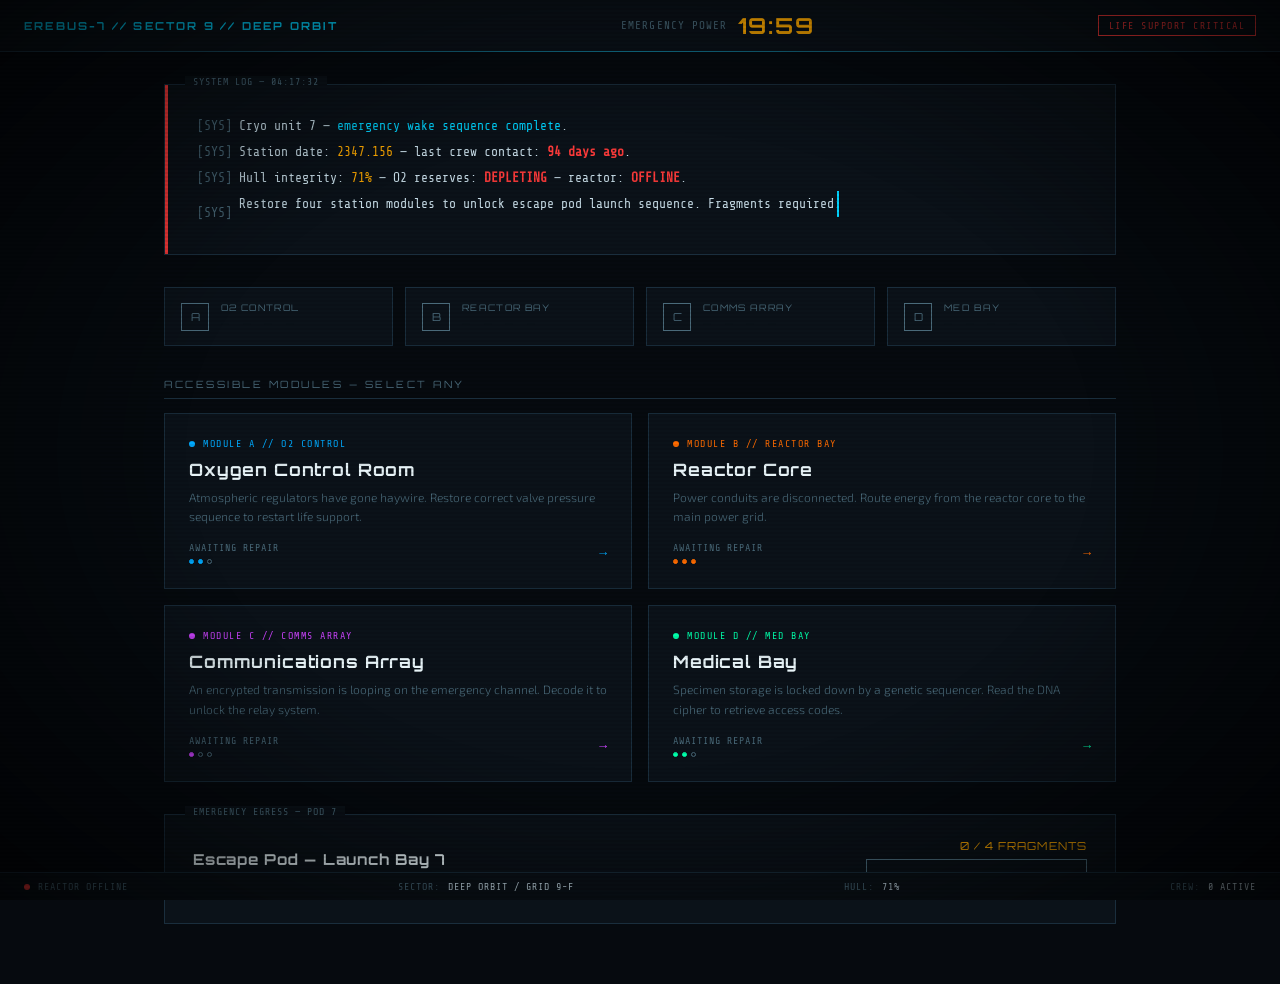
==== index.html @ 7cf428b4 "Rename index(3).html to index.html" ====
<!DOCTYPE html>
<html lang="en">
<head>
  <meta charset="UTF-8">
  <meta name="viewport" content="width=device-width, initial-scale=1.0">
  <title>EREBUS STATION — Emergency Protocol</title>
  <link rel="preconnect" href="https://fonts.googleapis.com">
  <link href="https://fonts.googleapis.com/css2?family=Share+Tech+Mono&family=Orbitron:wght@400;700;900&family=Exo+2:wght@300;400;600&display=swap" rel="stylesheet">
  <style>
    :root {
      --bg:        #060a0f;
      --panel:     #0b1219;
      --border:    #1a2e3d;
      --accent:    #00d4ff;
      --danger:    #ff3b3b;
      --warn:      #ffaa00;
      --green:     #00ff88;
      --text:      #c8dde8;
      --muted:     #4a6a7a;
      --font-mono: 'Share Tech Mono', monospace;
      --font-hud:  'Orbitron', sans-serif;
      --font-body: 'Exo 2', sans-serif;
    }

    *, *::before, *::after { box-sizing: border-box; margin: 0; padding: 0; }

    body {
      background: var(--bg);
      color: var(--text);
      font-family: var(--font-body);
      min-height: 100vh;
      overflow-x: hidden;
      cursor: crosshair;
    }

    /* scanline overlay */
    body::before {
      content: '';
      position: fixed;
      inset: 0;
      background: repeating-linear-gradient(
        0deg,
        transparent,
        transparent 2px,
        rgba(0,0,0,0.08) 2px,
        rgba(0,0,0,0.08) 4px
      );
      pointer-events: none;
      z-index: 100;
    }

    /* vignette */
    body::after {
      content: '';
      position: fixed;
      inset: 0;
      background: radial-gradient(ellipse at center, transparent 50%, rgba(0,0,0,0.7) 100%);
      pointer-events: none;
      z-index: 99;
    }

    /* ── TOP BAR ── */
    .topbar {
      display: flex;
      justify-content: space-between;
      align-items: center;
      padding: 12px 24px;
      border-bottom: 1px solid var(--border);
      background: var(--panel);
      position: relative;
    }
    .topbar::after {
      content: '';
      position: absolute;
      bottom: -1px;
      left: 0; right: 0;
      height: 1px;
      background: linear-gradient(90deg, transparent, var(--accent), transparent);
      opacity: 0.4;
    }

    .station-id {
      font-family: var(--font-hud);
      font-size: 11px;
      font-weight: 700;
      letter-spacing: 0.2em;
      color: var(--accent);
    }

    .timer-wrap {
      display: flex;
      align-items: center;
      gap: 10px;
    }
    .timer-label {
      font-family: var(--font-mono);
      font-size: 11px;
      color: var(--muted);
      letter-spacing: 0.1em;
    }
    #timer {
      font-family: var(--font-hud);
      font-size: 22px;
      font-weight: 700;
      color: var(--warn);
      letter-spacing: 0.08em;
      transition: color 0.3s;
    }
    #timer.critical { color: var(--danger); animation: pulse 1s infinite; }

    @keyframes pulse { 0%,100%{opacity:1} 50%{opacity:0.5} }

    .status-badge {
      font-family: var(--font-mono);
      font-size: 10px;
      letter-spacing: 0.15em;
      padding: 4px 10px;
      border: 1px solid var(--danger);
      color: var(--danger);
      animation: pulse 2s infinite;
    }

    /* ── MAIN LAYOUT ── */
    .shell {
      max-width: 1000px;
      margin: 0 auto;
      padding: 32px 24px 60px;
    }

    /* ── INTRO PANEL ── */
    .intro-panel {
      border: 1px solid var(--border);
      background: var(--panel);
      padding: 28px 32px;
      margin-bottom: 32px;
      position: relative;
      opacity: 0;
      animation: fadeIn 1.2s ease 0.3s forwards;
    }
    .intro-panel::before {
      content: 'SYSTEM LOG — 04:17:32';
      position: absolute;
      top: -9px;
      left: 20px;
      font-family: var(--font-mono);
      font-size: 10px;
      color: var(--muted);
      background: var(--panel);
      padding: 0 8px;
      letter-spacing: 0.1em;
    }
    .intro-panel::after {
      content: '';
      position: absolute;
      top: 0; left: 0;
      width: 3px; height: 100%;
      background: var(--danger);
    }

    .log-line {
      font-family: var(--font-mono);
      font-size: 13px;
      line-height: 2;
      color: var(--text);
    }
    .log-line .prompt { color: var(--muted); }
    .log-line .hi { color: var(--accent); }
    .log-line .warn { color: var(--warn); }
    .log-line .danger { color: var(--danger); font-weight: bold; }

    /* typewriter for the last line */
    #typewriter {
      display: inline-block;
      overflow: hidden;
      white-space: nowrap;
      border-right: 2px solid var(--accent);
      animation: typing 3.5s steps(60,end) 1.5s both, blink 0.8s step-end infinite 5s;
      max-width: 0;
    }
    @keyframes typing { from{max-width:0} to{max-width:600px} }
    @keyframes blink { 0%,100%{border-color:var(--accent)} 50%{border-color:transparent} }

    @keyframes fadeIn { from{opacity:0;transform:translateY(8px)} to{opacity:1;transform:none} }

    /* ── FRAGMENT TRACKER ── */
    .fragment-bar {
      display: flex;
      gap: 12px;
      margin-bottom: 32px;
      opacity: 0;
      animation: fadeIn 0.8s ease 0.8s forwards;
    }
    .fragment {
      flex: 1;
      border: 1px solid var(--border);
      background: var(--panel);
      padding: 14px 16px;
      display: flex;
      align-items: center;
      gap: 12px;
      position: relative;
      transition: border-color 0.3s, background 0.3s;
    }
    .fragment.collected {
      border-color: var(--green);
      background: rgba(0, 255, 136, 0.04);
    }
    .fragment-icon {
      width: 28px;
      height: 28px;
      border: 1px solid var(--muted);
      display: flex; align-items: center; justify-content: center;
      font-family: var(--font-hud);
      font-size: 11px;
      color: var(--muted);
      flex-shrink: 0;
      transition: border-color 0.3s, color 0.3s;
    }
    .fragment.collected .fragment-icon {
      border-color: var(--green);
      color: var(--green);
    }
    .fragment-info { flex: 1; min-width: 0; }
    .fragment-name {
      font-family: var(--font-hud);
      font-size: 9px;
      letter-spacing: 0.15em;
      color: var(--muted);
      margin-bottom: 3px;
      transition: color 0.3s;
    }
    .fragment.collected .fragment-name { color: var(--green); }
    .fragment-value {
      font-family: var(--font-mono);
      font-size: 14px;
      color: var(--panel);
      letter-spacing: 0.2em;
      transition: color 0.3s;
      user-select: none;
    }
    .fragment.collected .fragment-value { color: var(--green); }

    /* ── MODULE GRID ── */
    .section-label {
      font-family: var(--font-hud);
      font-size: 10px;
      letter-spacing: 0.25em;
      color: var(--muted);
      margin-bottom: 14px;
      padding-bottom: 8px;
      border-bottom: 1px solid var(--border);
      opacity: 0;
      animation: fadeIn 0.8s ease 1s forwards;
    }

    .module-grid {
      display: grid;
      grid-template-columns: 1fr 1fr;
      gap: 16px;
      margin-bottom: 32px;
    }

    .module-card {
      border: 1px solid var(--border);
      background: var(--panel);
      padding: 24px;
      cursor: pointer;
      text-decoration: none;
      display: block;
      position: relative;
      overflow: hidden;
      transition: border-color 0.25s, transform 0.2s;
      opacity: 0;
    }
    .module-card:nth-child(1) { animation: fadeIn 0.7s ease 1.1s forwards; }
    .module-card:nth-child(2) { animation: fadeIn 0.7s ease 1.25s forwards; }
    .module-card:nth-child(3) { animation: fadeIn 0.7s ease 1.4s forwards; }
    .module-card:nth-child(4) { animation: fadeIn 0.7s ease 1.55s forwards; }

    .module-card::before {
      content: '';
      position: absolute;
      top: 0; left: 0; right: 0;
      height: 2px;
      background: var(--card-color, var(--accent));
      transform: scaleX(0);
      transform-origin: left;
      transition: transform 0.3s ease;
    }
    .module-card:hover { border-color: var(--card-color, var(--accent)); transform: translateY(-2px); }
    .module-card:hover::before { transform: scaleX(1); }

    .module-card.complete { border-color: rgba(0, 255, 136, 0.4); }
    .module-card.complete::before { background: var(--green); transform: scaleX(1); }

    .module-tag {
      font-family: var(--font-mono);
      font-size: 10px;
      letter-spacing: 0.15em;
      color: var(--card-color, var(--accent));
      margin-bottom: 10px;
      display: flex;
      align-items: center;
      gap: 8px;
    }
    .module-tag::before {
      content: '';
      width: 6px; height: 6px;
      border-radius: 50%;
      background: var(--card-color, var(--accent));
      animation: pulse 2s infinite;
    }
    .module-card.complete .module-tag { color: var(--green); }
    .module-card.complete .module-tag::before { background: var(--green); animation: none; }

    .module-title {
      font-family: var(--font-hud);
      font-size: 17px;
      font-weight: 700;
      color: #e8f4f8;
      margin-bottom: 8px;
      letter-spacing: 0.05em;
    }
    .module-desc {
      font-family: var(--font-body);
      font-size: 12px;
      font-weight: 300;
      color: var(--muted);
      line-height: 1.6;
      margin-bottom: 16px;
    }

    .module-footer {
      display: flex;
      justify-content: space-between;
      align-items: center;
    }
    .module-status {
      font-family: var(--font-mono);
      font-size: 10px;
      letter-spacing: 0.1em;
      color: var(--muted);
    }
    .module-card.complete .module-status { color: var(--green); }
    .module-arrow {
      font-family: var(--font-mono);
      font-size: 13px;
      color: var(--card-color, var(--accent));
      transition: transform 0.2s;
    }
    .module-card:hover .module-arrow { transform: translateX(4px); }

    /* difficulty pips */
    .pips { display: flex; gap: 4px; }
    .pip {
      width: 5px; height: 5px;
      border-radius: 50%;
      border: 1px solid var(--muted);
    }
    .pip.lit { background: var(--card-color, var(--accent)); border-color: var(--card-color, var(--accent)); }

    /* ── ESCAPE POD ── */
    .escape-pod {
      border: 1px solid var(--border);
      background: var(--panel);
      padding: 24px 28px;
      display: flex;
      align-items: center;
      justify-content: space-between;
      gap: 20px;
      position: relative;
      opacity: 0;
      animation: fadeIn 0.8s ease 1.7s forwards;
    }
    .escape-pod::before {
      content: 'EMERGENCY EGRESS — POD 7';
      position: absolute;
      top: -9px; left: 20px;
      font-family: var(--font-mono);
      font-size: 10px;
      color: var(--muted);
      background: var(--panel);
      padding: 0 8px;
      letter-spacing: 0.1em;
    }

    .pod-info { flex: 1; }
    .pod-title {
      font-family: var(--font-hud);
      font-size: 15px;
      font-weight: 700;
      color: #e8f4f8;
      margin-bottom: 6px;
      letter-spacing: 0.05em;
    }
    .pod-desc {
      font-family: var(--font-mono);
      font-size: 11px;
      color: var(--muted);
      letter-spacing: 0.05em;
    }
    .pod-progress {
      font-family: var(--font-hud);
      font-size: 11px;
      letter-spacing: 0.1em;
      color: var(--warn);
      text-align: right;
      margin-bottom: 6px;
    }

    .launch-btn {
      display: inline-block;
      font-family: var(--font-hud);
      font-size: 11px;
      font-weight: 700;
      letter-spacing: 0.2em;
      padding: 12px 24px;
      border: 1px solid var(--muted);
      color: var(--muted);
      background: transparent;
      cursor: not-allowed;
      text-decoration: none;
      transition: all 0.25s;
    }
    .launch-btn.ready {
      border-color: var(--green);
      color: var(--green);
      cursor: pointer;
      animation: pulse 2s infinite;
    }
    .launch-btn.ready:hover {
      background: rgba(0,255,136,0.1);
      animation: none;
    }

    /* ── BOTTOM HUD ── */
    .hud-bar {
      position: fixed;
      bottom: 0; left: 0; right: 0;
      border-top: 1px solid var(--border);
      background: var(--panel);
      padding: 8px 24px;
      display: flex;
      justify-content: space-between;
      align-items: center;
      z-index: 50;
    }
    .hud-item {
      font-family: var(--font-mono);
      font-size: 10px;
      color: var(--muted);
      letter-spacing: 0.1em;
      display: flex;
      gap: 8px;
      align-items: center;
    }
    .hud-item span { color: var(--text); }
    .hud-dot { width: 6px; height: 6px; border-radius: 50%; background: var(--danger); animation: pulse 1.5s infinite; }
  </style>
</head>
<body>

<!-- TOP BAR -->
<header class="topbar">
  <div class="station-id">EREBUS-7 // SECTOR 9 // DEEP ORBIT</div>
  <div class="timer-wrap">
    <div class="timer-label">EMERGENCY POWER</div>
    <div id="timer">20:00</div>
  </div>
  <div class="status-badge">LIFE SUPPORT CRITICAL</div>
</header>

<main class="shell">

  <!-- INTRO LOG -->
  <div class="intro-panel">
    <div class="log-line"><span class="prompt">[SYS] </span>Cryo unit 7 — <span class="hi">emergency wake sequence complete</span>.</div>
    <div class="log-line"><span class="prompt">[SYS] </span>Station date: <span class="warn">2347.156</span> — last crew contact: <span class="danger">94 days ago</span>.</div>
    <div class="log-line"><span class="prompt">[SYS] </span>Hull integrity: <span class="warn">71%</span> — O2 reserves: <span class="danger">DEPLETING</span> — reactor: <span class="danger">OFFLINE</span>.</div>
    <div class="log-line"><span class="prompt">[SYS] </span><span id="typewriter">Restore four station modules to unlock escape pod launch sequence. Fragments required: 4.</span></div>
  </div>

  <!-- FRAGMENT TRACKER -->
  <div class="fragment-bar" id="fragment-bar">
    <div class="fragment" id="frag-A" data-id="A">
      <div class="fragment-icon">A</div>
      <div class="fragment-info">
        <div class="fragment-name">O2 CONTROL</div>
        <div class="fragment-value" id="frag-val-A">— — — —</div>
      </div>
    </div>
    <div class="fragment" id="frag-B" data-id="B">
      <div class="fragment-icon">B</div>
      <div class="fragment-info">
        <div class="fragment-name">REACTOR BAY</div>
        <div class="fragment-value" id="frag-val-B">— — — —</div>
      </div>
    </div>
    <div class="fragment" id="frag-C" data-id="C">
      <div class="fragment-icon">C</div>
      <div class="fragment-info">
        <div class="fragment-name">COMMS ARRAY</div>
        <div class="fragment-value" id="frag-val-C">— — — —</div>
      </div>
    </div>
    <div class="fragment" id="frag-D" data-id="D">
      <div class="fragment-icon">D</div>
      <div class="fragment-info">
        <div class="fragment-name">MED BAY</div>
        <div class="fragment-value" id="frag-val-D">— — — —</div>
      </div>
    </div>
  </div>

  <!-- MODULES -->
  <div class="section-label">ACCESSIBLE MODULES — SELECT ANY</div>

  <div class="module-grid">

    <a class="module-card" href="rooms/o2.html" id="mod-A" style="--card-color:#00aaff">
      <div class="module-tag">MODULE A // O2 CONTROL</div>
      <div class="module-title">Oxygen Control Room</div>
      <div class="module-desc">Atmospheric regulators have gone haywire. Restore correct valve pressure sequence to restart life support.</div>
      <div class="module-footer">
        <div>
          <div class="module-status" id="status-A">AWAITING REPAIR</div>
          <div class="pips" style="margin-top:6px">
            <div class="pip lit"></div><div class="pip lit"></div><div class="pip"></div>
          </div>
        </div>
        <div class="module-arrow">→</div>
      </div>
    </a>

    <a class="module-card" href="rooms/reactor.html" id="mod-B" style="--card-color:#ff6b00">
      <div class="module-tag">MODULE B // REACTOR BAY</div>
      <div class="module-title">Reactor Core</div>
      <div class="module-desc">Power conduits are disconnected. Route energy from the reactor core to the main power grid.</div>
      <div class="module-footer">
        <div>
          <div class="module-status" id="status-B">AWAITING REPAIR</div>
          <div class="pips" style="margin-top:6px">
            <div class="pip lit"></div><div class="pip lit"></div><div class="pip lit"></div>
          </div>
        </div>
        <div class="module-arrow">→</div>
      </div>
    </a>

    <a class="module-card" href="rooms/comms.html" id="mod-C" style="--card-color:#cc44ff">
      <div class="module-tag">MODULE C // COMMS ARRAY</div>
      <div class="module-title">Communications Array</div>
      <div class="module-desc">An encrypted transmission is looping on the emergency channel. Decode it to unlock the relay system.</div>
      <div class="module-footer">
        <div>
          <div class="module-status" id="status-C">AWAITING REPAIR</div>
          <div class="pips" style="margin-top:6px">
            <div class="pip lit"></div><div class="pip"></div><div class="pip"></div>
          </div>
        </div>
        <div class="module-arrow">→</div>
      </div>
    </a>

    <a class="module-card" href="rooms/medbay.html" id="mod-D" style="--card-color:#00ffaa">
      <div class="module-tag">MODULE D // MED BAY</div>
      <div class="module-title">Medical Bay</div>
      <div class="module-desc">Specimen storage is locked down by a genetic sequencer. Read the DNA cipher to retrieve access codes.</div>
      <div class="module-footer">
        <div>
          <div class="module-status" id="status-D">AWAITING REPAIR</div>
          <div class="pips" style="margin-top:6px">
            <div class="pip lit"></div><div class="pip lit"></div><div class="pip"></div>
          </div>
        </div>
        <div class="module-arrow">→</div>
      </div>
    </a>

  </div>

  <!-- ESCAPE POD -->
  <div class="escape-pod" id="escape-pod">
    <div class="pod-info">
      <div class="pod-title">Escape Pod — Launch Bay 7</div>
      <div class="pod-desc">Requires all four keycode fragments to disengage docking clamps.</div>
    </div>
    <div>
      <div class="pod-progress" id="pod-progress">0 / 4 FRAGMENTS</div>
      <a href="escape.html" class="launch-btn" id="launch-btn" onclick="return checkLaunch(event)">LAUNCH SEQUENCE ›</a>
    </div>
  </div>

</main>

<!-- BOTTOM HUD -->
<div class="hud-bar">
  <div class="hud-item"><div class="hud-dot"></div> REACTOR OFFLINE</div>
  <div class="hud-item">SECTOR: <span>DEEP ORBIT / GRID 9-F</span></div>
  <div class="hud-item">HULL: <span>71%</span></div>
  <div class="hud-item">CREW: <span>0 ACTIVE</span></div>
</div>

<script>
  /* ── STATE ── */
  const FRAGMENTS = { A: '4471', B: '8823', C: '1196', D: '5502' };

  function getState() {
    try { return JSON.parse(localStorage.getItem('erebus') || '{}'); }
    catch { return {}; }
  }

  /* ── TIMER ── */
  let totalSeconds = 20 * 60;
  const savedTime = localStorage.getItem('erebus-time');
  if (savedTime) totalSeconds = parseInt(savedTime, 10);

  const timerEl = document.getElementById('timer');

  function formatTime(s) {
    const m = Math.floor(s / 60).toString().padStart(2, '0');
    const sec = (s % 60).toString().padStart(2, '0');
    return `${m}:${sec}`;
  }

  const timerInterval = setInterval(() => {
    totalSeconds--;
    localStorage.setItem('erebus-time', totalSeconds);
    timerEl.textContent = formatTime(totalSeconds);
    if (totalSeconds <= 60) timerEl.classList.add('critical');
    if (totalSeconds <= 0) {
      clearInterval(timerInterval);
      document.body.innerHTML = `
        <div style="display:flex;align-items:center;justify-content:center;height:100vh;
             font-family:'Orbitron',sans-serif;font-size:32px;color:#ff3b3b;letter-spacing:0.15em;
             text-align:center;flex-direction:column;gap:16px;">
          <div>LIFE SUPPORT FAILURE</div>
          <div style="font-size:13px;color:#4a6a7a;letter-spacing:0.2em;font-family:'Share Tech Mono',monospace">
            MISSION FAILED — REFRESH TO RESTART
          </div>
        </div>`;
    }
  }, 1000);

  timerEl.textContent = formatTime(totalSeconds);

  /* ── RENDER STATE ── */
  function renderState() {
    const state = getState();
    let count = 0;

    ['A','B','C','D'].forEach(id => {
      const collected = !!state[id];
      if (collected) count++;

      const fragEl = document.getElementById(`frag-${id}`);
      const valEl = document.getElementById(`frag-val-${id}`);
      const modEl = document.getElementById(`mod-${id}`);
      const statusEl = document.getElementById(`status-${id}`);

      if (collected) {
        fragEl.classList.add('collected');
        valEl.textContent = FRAGMENTS[id];
        modEl.classList.add('complete');
        statusEl.textContent = '✓ RESTORED';
      }
    });

    document.getElementById('pod-progress').textContent = `${count} / 4 FRAGMENTS`;

    const btn = document.getElementById('launch-btn');
    if (count === 4) btn.classList.add('ready');
  }

  function checkLaunch(e) {
    const state = getState();
    const count = ['A','B','C','D'].filter(id => !!state[id]).length;
    if (count < 4) {
      e.preventDefault();
      document.getElementById('launch-btn').textContent = 'LOCKED — COLLECT ALL FRAGMENTS';
      setTimeout(() => {
        document.getElementById('launch-btn').textContent = 'LAUNCH SEQUENCE ›';
      }, 2000);
    }
    return true;
  }

  renderState();
</script>
</body>
</html>
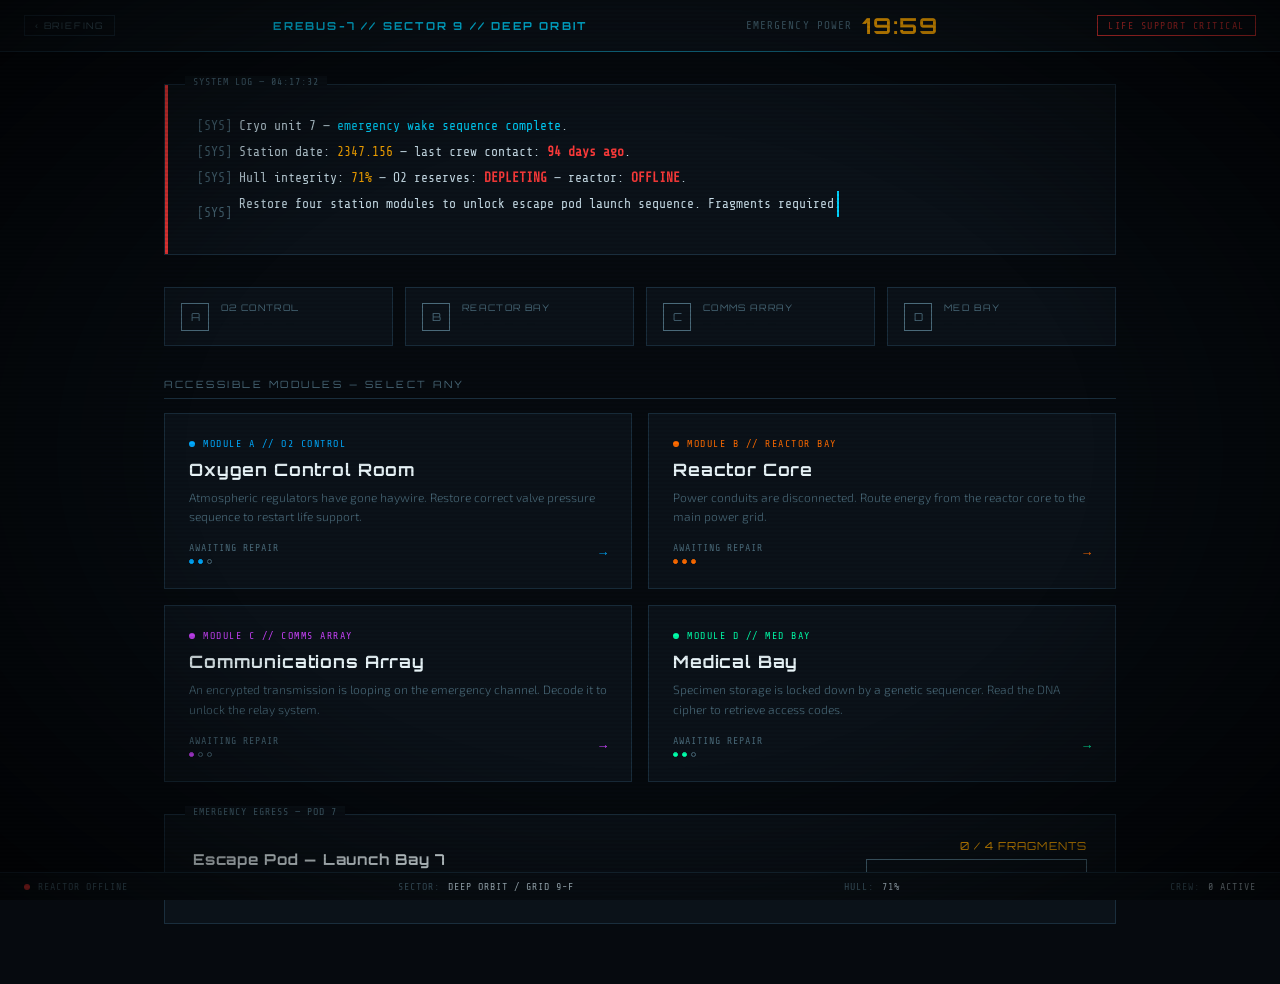
==== commit 884644c9: "Add files via upload" ====
--- a/index.html
+++ b/index.html
@@ -4,8 +4,7 @@
   <meta charset="UTF-8">
   <meta name="viewport" content="width=device-width, initial-scale=1.0">
   <title>EREBUS STATION — Emergency Protocol</title>
-  <link rel="preconnect" href="https://fonts.googleapis.com">
-  <link href="https://fonts.googleapis.com/css2?family=Share+Tech+Mono&family=Orbitron:wght@400;700;900&family=Exo+2:wght@300;400;600&display=swap" rel="stylesheet">
+  <link rel="stylesheet" href="styles.css">
   <style>
     :root {
       --bg:        #060a0f;
@@ -462,6 +461,7 @@
 
 <!-- TOP BAR -->
 <header class="topbar">
+  <a href="intro.html" style="font-family:var(--font-hud);font-size:9px;letter-spacing:0.2em;color:var(--muted);text-decoration:none;border:1px solid var(--border);padding:4px 10px;transition:color 0.2s,border-color 0.2s" onmouseover="this.style.color='var(--accent)';this.style.borderColor='var(--accent)'" onmouseout="this.style.color='var(--muted)';this.style.borderColor='var(--border)'">‹ BRIEFING</a>
   <div class="station-id">EREBUS-7 // SECTOR 9 // DEEP ORBIT</div>
   <div class="timer-wrap">
     <div class="timer-label">EMERGENCY POWER</div>
--- a/styles.css
+++ b/styles.css
@@ -0,0 +1,322 @@
+/* ══════════════════════════════════════════
+   EREBUS STATION — shared design system
+   ══════════════════════════════════════════ */
+
+@import url('https://fonts.googleapis.com/css2?family=Share+Tech+Mono&family=Orbitron:wght@400;700;900&family=Exo+2:wght@300;400;600&display=swap');
+
+/* ── TOKENS ── */
+:root {
+  --bg:         #060a0f;
+  --panel:      #0b1219;
+  --panel-2:    #0f1a24;
+  --border:     #1a2e3d;
+  --border-hi:  #2a4a5e;
+  --accent:     #00d4ff;
+  --danger:     #ff3b3b;
+  --warn:       #ffaa00;
+  --green:      #00ff88;
+  --purple:     #cc44ff;
+  --orange:     #ff6b00;
+  --text:       #c8dde8;
+  --muted:      #4a6a7a;
+  --dim:        #2a4050;
+  --font-mono:  'Share Tech Mono', monospace;
+  --font-hud:   'Orbitron', sans-serif;
+  --font-body:  'Exo 2', sans-serif;
+}
+
+/* ── RESET ── */
+*, *::before, *::after { box-sizing: border-box; margin: 0; padding: 0; }
+
+html { scroll-behavior: smooth; }
+
+body {
+  background: var(--bg);
+  color: var(--text);
+  font-family: var(--font-body);
+  min-height: 100vh;
+  overflow-x: hidden;
+  cursor: crosshair;
+}
+
+/* ── GLOBAL OVERLAYS ── */
+.scanlines {
+  position: fixed;
+  inset: 0;
+  background: repeating-linear-gradient(
+    0deg,
+    transparent,
+    transparent 2px,
+    rgba(0,0,0,0.07) 2px,
+    rgba(0,0,0,0.07) 4px
+  );
+  pointer-events: none;
+  z-index: 200;
+}
+.vignette {
+  position: fixed;
+  inset: 0;
+  background: radial-gradient(ellipse at center, transparent 45%, rgba(0,0,0,0.75) 100%);
+  pointer-events: none;
+  z-index: 199;
+}
+
+/* ── TOPBAR ── */
+.topbar {
+  display: flex;
+  justify-content: space-between;
+  align-items: center;
+  padding: 12px 28px;
+  border-bottom: 1px solid var(--border);
+  background: var(--panel);
+  position: relative;
+  z-index: 50;
+}
+.topbar::after {
+  content: '';
+  position: absolute;
+  bottom: -1px; left: 0; right: 0;
+  height: 1px;
+  background: linear-gradient(90deg, transparent, var(--accent), transparent);
+  opacity: 0.35;
+}
+.station-id {
+  font-family: var(--font-hud);
+  font-size: 10px;
+  font-weight: 700;
+  letter-spacing: 0.2em;
+  color: var(--accent);
+}
+
+/* ── BOTTOM HUD ── */
+.hud-bar {
+  position: fixed;
+  bottom: 0; left: 0; right: 0;
+  border-top: 1px solid var(--border);
+  background: var(--panel);
+  padding: 8px 28px;
+  display: flex;
+  justify-content: space-between;
+  align-items: center;
+  z-index: 50;
+}
+.hud-item {
+  font-family: var(--font-mono);
+  font-size: 10px;
+  color: var(--muted);
+  letter-spacing: 0.1em;
+  display: flex;
+  gap: 8px;
+  align-items: center;
+}
+.hud-item span { color: var(--text); }
+.hud-dot {
+  width: 6px; height: 6px;
+  border-radius: 50%;
+  background: var(--danger);
+  animation: pulse 1.5s infinite;
+}
+
+/* ── SHELL / LAYOUT ── */
+.shell {
+  max-width: 1000px;
+  margin: 0 auto;
+  padding: 36px 28px 80px;
+}
+.shell--narrow {
+  max-width: 760px;
+  margin: 0 auto;
+  padding: 36px 28px 80px;
+}
+
+/* ── SECTION LABEL ── */
+.section-label {
+  font-family: var(--font-hud);
+  font-size: 9px;
+  letter-spacing: 0.28em;
+  color: var(--muted);
+  padding-bottom: 10px;
+  border-bottom: 1px solid var(--border);
+  margin-bottom: 20px;
+}
+
+/* ── PANEL / CARD BASE ── */
+.panel {
+  border: 1px solid var(--border);
+  background: var(--panel);
+  position: relative;
+}
+.panel--accent::after {
+  content: '';
+  position: absolute;
+  top: 0; left: 0;
+  width: 3px; height: 100%;
+  background: var(--accent);
+}
+.panel--danger::after {
+  content: '';
+  position: absolute;
+  top: 0; left: 0;
+  width: 3px; height: 100%;
+  background: var(--danger);
+}
+.panel-label {
+  position: absolute;
+  top: -9px; left: 20px;
+  font-family: var(--font-mono);
+  font-size: 10px;
+  color: var(--muted);
+  background: var(--panel);
+  padding: 0 8px;
+  letter-spacing: 0.1em;
+}
+
+/* ── TYPOGRAPHY UTILS ── */
+.hud-title {
+  font-family: var(--font-hud);
+  font-weight: 700;
+  letter-spacing: 0.05em;
+  color: #e8f4f8;
+}
+.mono {
+  font-family: var(--font-mono);
+}
+.muted { color: var(--muted); }
+.accent { color: var(--accent); }
+.danger { color: var(--danger); }
+.warn   { color: var(--warn); }
+.green  { color: var(--green); }
+
+/* ── BADGE ── */
+.badge {
+  display: inline-block;
+  font-family: var(--font-mono);
+  font-size: 9px;
+  letter-spacing: 0.15em;
+  padding: 3px 8px;
+  border: 1px solid currentColor;
+}
+.badge--danger { color: var(--danger); border-color: var(--danger); }
+.badge--warn   { color: var(--warn);   border-color: var(--warn); }
+.badge--accent { color: var(--accent); border-color: var(--accent); }
+.badge--green  { color: var(--green);  border-color: var(--green); }
+.badge--muted  { color: var(--muted);  border-color: var(--border); }
+
+/* ── DIFFICULTY PIPS ── */
+.pips { display: flex; gap: 4px; align-items: center; }
+.pip {
+  width: 6px; height: 6px;
+  border-radius: 50%;
+  border: 1px solid var(--muted);
+}
+.pip.lit { border-color: var(--card-color, var(--accent)); background: var(--card-color, var(--accent)); }
+
+/* ── BUTTON ── */
+.btn {
+  display: inline-block;
+  font-family: var(--font-hud);
+  font-size: 11px;
+  font-weight: 700;
+  letter-spacing: 0.2em;
+  padding: 13px 28px;
+  border: 1px solid var(--muted);
+  color: var(--muted);
+  background: transparent;
+  cursor: not-allowed;
+  text-decoration: none;
+  transition: all 0.25s;
+  white-space: nowrap;
+}
+.btn--ready {
+  border-color: var(--accent);
+  color: var(--accent);
+  cursor: pointer;
+}
+.btn--ready:hover {
+  background: rgba(0,212,255,0.08);
+  color: #fff;
+}
+.btn--green {
+  border-color: var(--green);
+  color: var(--green);
+  cursor: pointer;
+}
+.btn--green:hover {
+  background: rgba(0,255,136,0.08);
+}
+.btn--danger {
+  border-color: var(--danger);
+  color: var(--danger);
+  cursor: pointer;
+}
+.btn--danger:hover {
+  background: rgba(255,59,59,0.08);
+}
+
+/* ── TIMER ── */
+.timer {
+  font-family: var(--font-hud);
+  font-size: 22px;
+  font-weight: 700;
+  color: var(--warn);
+  letter-spacing: 0.08em;
+  transition: color 0.3s;
+}
+.timer.critical { color: var(--danger); animation: pulse 1s infinite; }
+
+/* ── STATUS BADGE ── */
+.status-badge {
+  font-family: var(--font-mono);
+  font-size: 10px;
+  letter-spacing: 0.15em;
+  padding: 4px 10px;
+  border: 1px solid var(--danger);
+  color: var(--danger);
+  animation: pulse 2s infinite;
+}
+
+/* ── ANIMATIONS ── */
+@keyframes pulse       { 0%,100%{opacity:1} 50%{opacity:0.45} }
+@keyframes fadeIn      { from{opacity:0;transform:translateY(10px)} to{opacity:1;transform:none} }
+@keyframes fadeInFast  { from{opacity:0} to{opacity:1} }
+@keyframes slideLeft   { from{opacity:0;transform:translateX(-16px)} to{opacity:1;transform:none} }
+@keyframes slideRight  { from{opacity:0;transform:translateX(16px)} to{opacity:1;transform:none} }
+@keyframes glitch {
+  0%   { clip-path: inset(0 0 98% 0); transform: translate(-2px, 0); }
+  10%  { clip-path: inset(40% 0 50% 0); transform: translate(2px, 0); }
+  20%  { clip-path: inset(80% 0 2% 0); transform: translate(-1px, 0); }
+  30%  { clip-path: inset(20% 0 70% 0); transform: translate(3px, 0); }
+  40%  { clip-path: inset(60% 0 30% 0); transform: translate(-2px, 0); }
+  50%  { clip-path: inset(0 0 0 0); transform: translate(0, 0); }
+  100% { clip-path: inset(0 0 0 0); transform: translate(0, 0); }
+}
+@keyframes scanFlicker {
+  0%,100% { opacity: 1; }
+  92%     { opacity: 1; }
+  93%     { opacity: 0.6; }
+  94%     { opacity: 1; }
+  96%     { opacity: 0.8; }
+  97%     { opacity: 1; }
+}
+@keyframes typing {
+  from { max-width: 0; }
+  to   { max-width: 800px; }
+}
+@keyframes blink {
+  0%,100% { border-color: var(--accent); }
+  50%     { border-color: transparent; }
+}
+
+/* ── DIVIDER ── */
+.divider {
+  border: none;
+  border-top: 1px solid var(--border);
+  margin: 28px 0;
+}
+.divider--glow {
+  border: none;
+  height: 1px;
+  background: linear-gradient(90deg, transparent, var(--accent), transparent);
+  opacity: 0.25;
+  margin: 28px 0;
+}
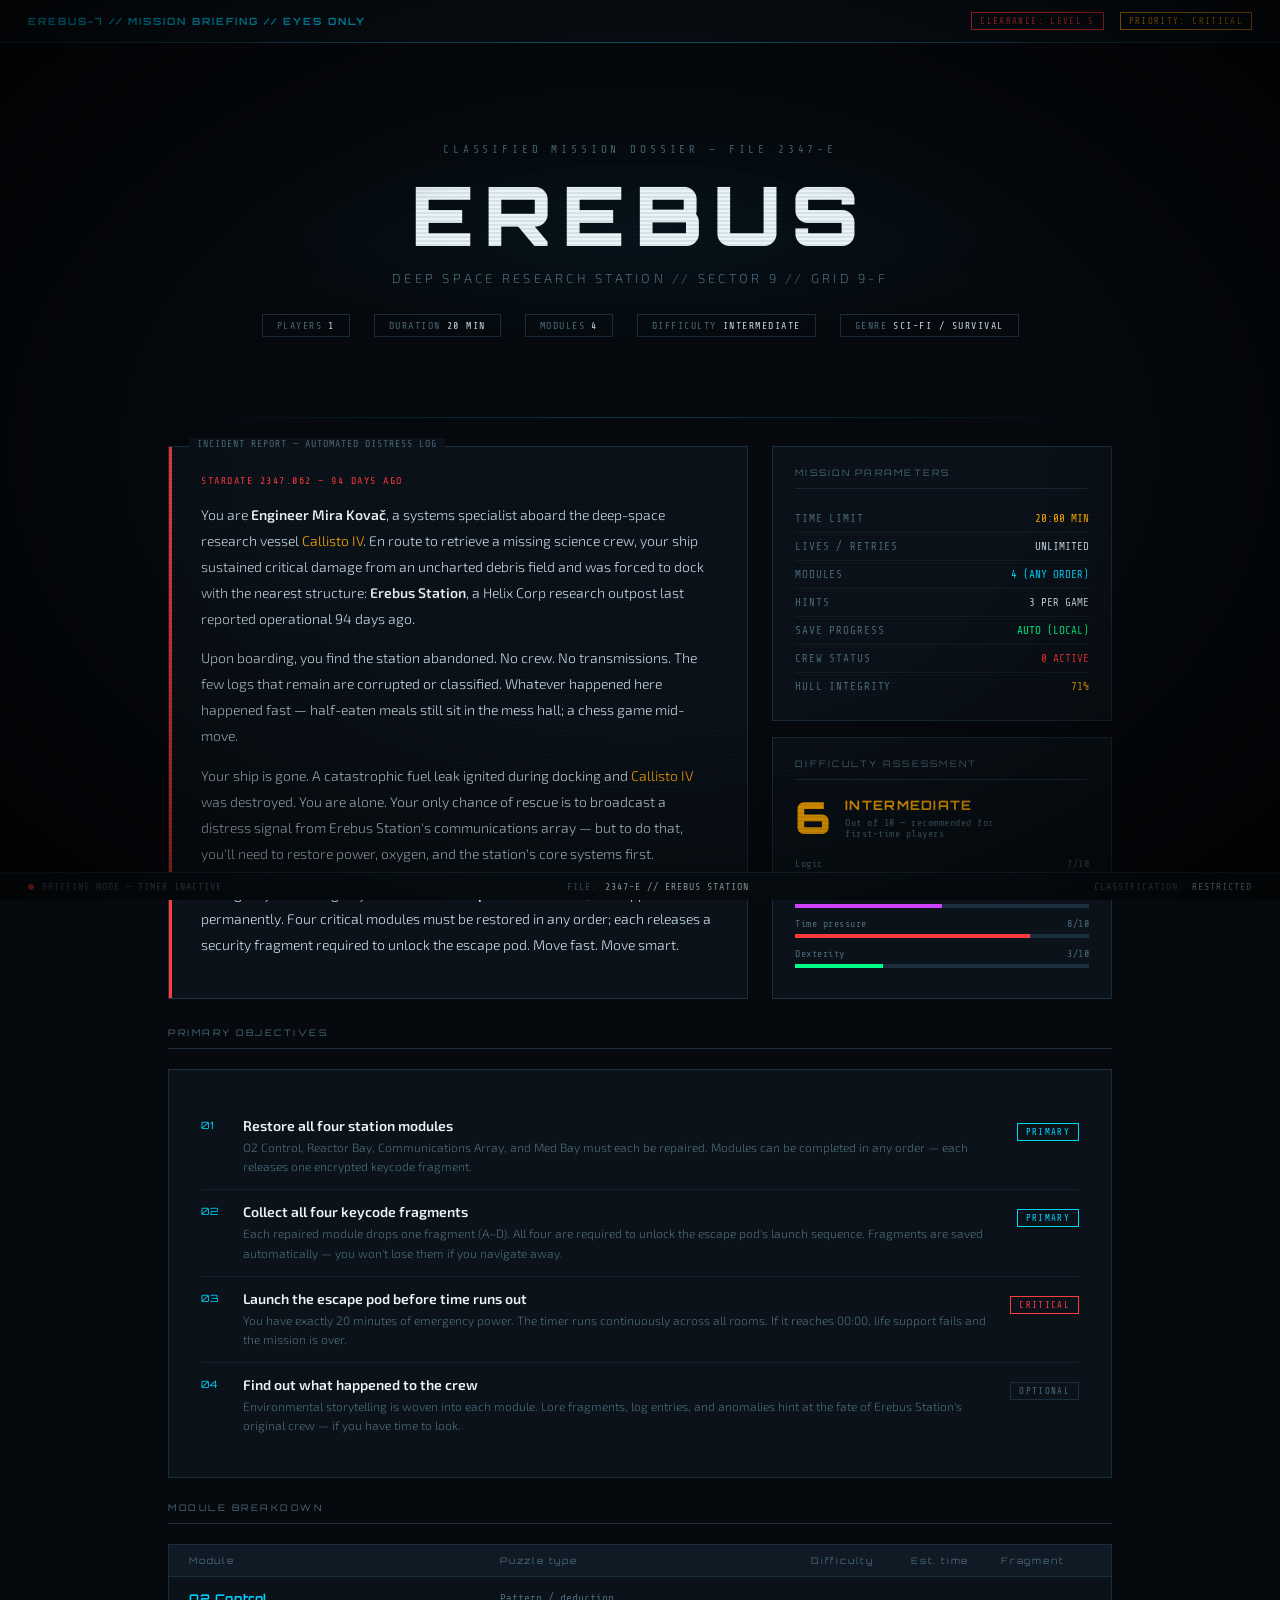
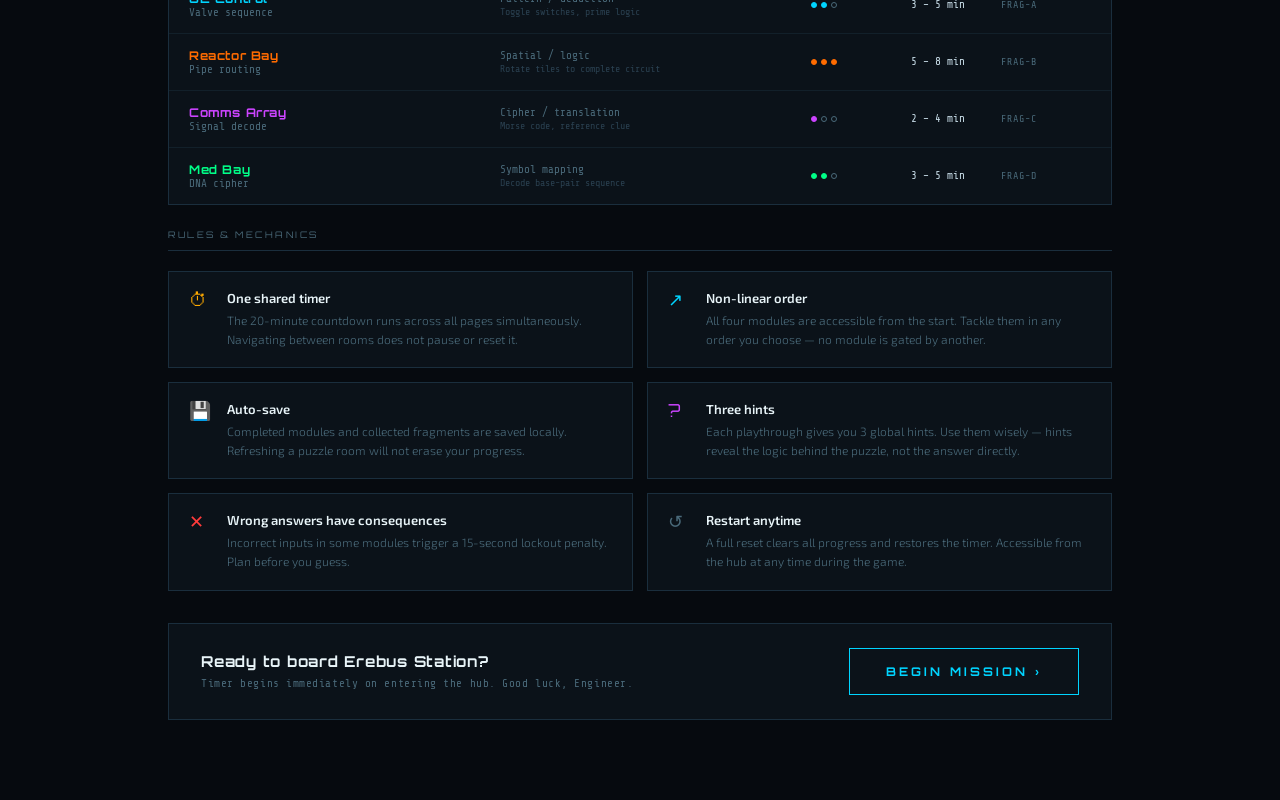
==== commit cfa4830a: "Rename intro.html to index.html" ====
--- a/index.html
+++ b/index.html
@@ -3,388 +3,397 @@
 <head>
   <meta charset="UTF-8">
   <meta name="viewport" content="width=device-width, initial-scale=1.0">
-  <title>EREBUS STATION — Emergency Protocol</title>
+  <title>EREBUS STATION — Mission Briefing</title>
   <link rel="stylesheet" href="styles.css">
   <style>
-    :root {
-      --bg:        #060a0f;
-      --panel:     #0b1219;
-      --border:    #1a2e3d;
-      --accent:    #00d4ff;
-      --danger:    #ff3b3b;
-      --warn:      #ffaa00;
-      --green:     #00ff88;
-      --text:      #c8dde8;
-      --muted:     #4a6a7a;
-      --font-mono: 'Share Tech Mono', monospace;
-      --font-hud:  'Orbitron', sans-serif;
-      --font-body: 'Exo 2', sans-serif;
-    }
-
-    *, *::before, *::after { box-sizing: border-box; margin: 0; padding: 0; }
-
-    body {
-      background: var(--bg);
-      color: var(--text);
-      font-family: var(--font-body);
-      min-height: 100vh;
-      overflow-x: hidden;
-      cursor: crosshair;
-    }
-
-    /* scanline overlay */
-    body::before {
-      content: '';
-      position: fixed;
-      inset: 0;
-      background: repeating-linear-gradient(
-        0deg,
-        transparent,
-        transparent 2px,
-        rgba(0,0,0,0.08) 2px,
-        rgba(0,0,0,0.08) 4px
-      );
-      pointer-events: none;
-      z-index: 100;
-    }
-
-    /* vignette */
-    body::after {
-      content: '';
-      position: fixed;
-      inset: 0;
-      background: radial-gradient(ellipse at center, transparent 50%, rgba(0,0,0,0.7) 100%);
-      pointer-events: none;
-      z-index: 99;
-    }
-
-    /* ── TOP BAR ── */
-    .topbar {
-      display: flex;
-      justify-content: space-between;
-      align-items: center;
-      padding: 12px 24px;
-      border-bottom: 1px solid var(--border);
-      background: var(--panel);
+
+    /* ── HERO ── */
+    .hero {
       position: relative;
-    }
-    .topbar::after {
+      padding: 64px 0 52px;
+      text-align: center;
+      overflow: hidden;
+      animation: scanFlicker 8s infinite;
+    }
+    .hero::before {
       content: '';
       position: absolute;
-      bottom: -1px;
-      left: 0; right: 0;
-      height: 1px;
-      background: linear-gradient(90deg, transparent, var(--accent), transparent);
-      opacity: 0.4;
-    }
-
-    .station-id {
-      font-family: var(--font-hud);
+      inset: 0;
+      background:
+        radial-gradient(ellipse 60% 50% at 50% 50%, rgba(0,180,220,0.06) 0%, transparent 70%);
+      pointer-events: none;
+    }
+
+    .hero-eyebrow {
+      font-family: var(--font-mono);
       font-size: 11px;
-      font-weight: 700;
-      letter-spacing: 0.2em;
+      letter-spacing: 0.35em;
+      color: var(--muted);
+      margin-bottom: 18px;
+      opacity: 0;
+      animation: fadeIn 0.6s ease 0.2s forwards;
+    }
+
+    .hero-title {
+      font-family: var(--font-hud);
+      font-weight: 900;
+      font-size: clamp(42px, 8vw, 82px);
+      letter-spacing: 0.12em;
+      color: #e8f4f8;
+      line-height: 1;
+      position: relative;
+      display: inline-block;
+      opacity: 0;
+      animation: fadeIn 0.7s ease 0.5s forwards;
+    }
+    .hero-title .glitch-layer {
+      position: absolute;
+      inset: 0;
       color: var(--accent);
-    }
-
-    .timer-wrap {
+      opacity: 0;
+      animation: glitch 6s ease-in-out 2s infinite;
+    }
+    .hero-title .glitch-layer-2 {
+      position: absolute;
+      inset: 0;
+      color: var(--danger);
+      opacity: 0;
+      animation: glitch 6s ease-in-out 2.1s infinite;
+    }
+
+    .hero-subtitle {
+      font-family: var(--font-body);
+      font-size: 13px;
+      font-weight: 300;
+      letter-spacing: 0.25em;
+      color: var(--muted);
+      margin-top: 14px;
+      text-transform: uppercase;
+      opacity: 0;
+      animation: fadeIn 0.7s ease 0.8s forwards;
+    }
+
+    .hero-meta {
       display: flex;
-      align-items: center;
-      gap: 10px;
-    }
-    .timer-label {
-      font-family: var(--font-mono);
-      font-size: 11px;
-      color: var(--muted);
-      letter-spacing: 0.1em;
-    }
-    #timer {
-      font-family: var(--font-hud);
-      font-size: 22px;
-      font-weight: 700;
-      color: var(--warn);
-      letter-spacing: 0.08em;
-      transition: color 0.3s;
-    }
-    #timer.critical { color: var(--danger); animation: pulse 1s infinite; }
-
-    @keyframes pulse { 0%,100%{opacity:1} 50%{opacity:0.5} }
-
-    .status-badge {
+      justify-content: center;
+      gap: 24px;
+      margin-top: 28px;
+      flex-wrap: wrap;
+      opacity: 0;
+      animation: fadeIn 0.7s ease 1s forwards;
+    }
+    .meta-pill {
       font-family: var(--font-mono);
       font-size: 10px;
       letter-spacing: 0.15em;
-      padding: 4px 10px;
-      border: 1px solid var(--danger);
-      color: var(--danger);
-      animation: pulse 2s infinite;
-    }
-
-    /* ── MAIN LAYOUT ── */
-    .shell {
-      max-width: 1000px;
-      margin: 0 auto;
-      padding: 32px 24px 60px;
-    }
-
-    /* ── INTRO PANEL ── */
-    .intro-panel {
+      padding: 5px 14px;
+      border: 1px solid var(--border);
+      color: var(--muted);
+    }
+    .meta-pill span { color: var(--text); margin-left: 6px; }
+
+    /* ── GRID LAYOUT ── */
+    .content-grid {
+      display: grid;
+      grid-template-columns: 1fr 340px;
+      gap: 24px;
+      margin-bottom: 28px;
+    }
+    @media (max-width: 720px) {
+      .content-grid { grid-template-columns: 1fr; }
+    }
+
+    /* ── LORE PANEL ── */
+    .lore-panel {
       border: 1px solid var(--border);
       background: var(--panel);
       padding: 28px 32px;
-      margin-bottom: 32px;
       position: relative;
       opacity: 0;
-      animation: fadeIn 1.2s ease 0.3s forwards;
-    }
-    .intro-panel::before {
-      content: 'SYSTEM LOG — 04:17:32';
-      position: absolute;
-      top: -9px;
-      left: 20px;
-      font-family: var(--font-mono);
-      font-size: 10px;
-      color: var(--muted);
-      background: var(--panel);
-      padding: 0 8px;
-      letter-spacing: 0.1em;
-    }
-    .intro-panel::after {
+      animation: slideLeft 0.7s ease 1.1s forwards;
+    }
+    .lore-panel::after {
       content: '';
       position: absolute;
       top: 0; left: 0;
       width: 3px; height: 100%;
       background: var(--danger);
     }
-
-    .log-line {
-      font-family: var(--font-mono);
-      font-size: 13px;
-      line-height: 2;
+    .lore-date {
+      font-family: var(--font-mono);
+      font-size: 10px;
+      letter-spacing: 0.15em;
+      color: var(--danger);
+      margin-bottom: 16px;
+    }
+    .lore-text {
+      font-size: 14px;
+      font-weight: 300;
+      line-height: 1.85;
       color: var(--text);
     }
-    .log-line .prompt { color: var(--muted); }
-    .log-line .hi { color: var(--accent); }
-    .log-line .warn { color: var(--warn); }
-    .log-line .danger { color: var(--danger); font-weight: bold; }
-
-    /* typewriter for the last line */
-    #typewriter {
-      display: inline-block;
-      overflow: hidden;
-      white-space: nowrap;
-      border-right: 2px solid var(--accent);
-      animation: typing 3.5s steps(60,end) 1.5s both, blink 0.8s step-end infinite 5s;
-      max-width: 0;
-    }
-    @keyframes typing { from{max-width:0} to{max-width:600px} }
-    @keyframes blink { 0%,100%{border-color:var(--accent)} 50%{border-color:transparent} }
-
-    @keyframes fadeIn { from{opacity:0;transform:translateY(8px)} to{opacity:1;transform:none} }
-
-    /* ── FRAGMENT TRACKER ── */
-    .fragment-bar {
+    .lore-text p + p { margin-top: 14px; }
+    .lore-text strong {
+      color: #e8f4f8;
+      font-weight: 600;
+    }
+    .lore-text em {
+      color: var(--warn);
+      font-style: normal;
+    }
+
+    /* ── SIDE COLUMN ── */
+    .side-col {
       display: flex;
-      gap: 12px;
-      margin-bottom: 32px;
-      opacity: 0;
-      animation: fadeIn 0.8s ease 0.8s forwards;
-    }
-    .fragment {
-      flex: 1;
+      flex-direction: column;
+      gap: 16px;
+    }
+
+    /* ── STATS CARD ── */
+    .stats-card {
       border: 1px solid var(--border);
       background: var(--panel);
-      padding: 14px 16px;
+      padding: 20px 22px;
+      opacity: 0;
+      animation: slideRight 0.7s ease 1.2s forwards;
+    }
+    .stats-card-label {
+      font-family: var(--font-hud);
+      font-size: 9px;
+      letter-spacing: 0.25em;
+      color: var(--muted);
+      border-bottom: 1px solid var(--border);
+      padding-bottom: 10px;
+      margin-bottom: 16px;
+    }
+    .stat-row {
+      display: flex;
+      justify-content: space-between;
+      align-items: center;
+      padding: 7px 0;
+      border-bottom: 1px solid rgba(26,46,61,0.5);
+      font-family: var(--font-mono);
+      font-size: 11px;
+    }
+    .stat-row:last-child { border-bottom: none; }
+    .stat-row .stat-key { color: var(--muted); letter-spacing: 0.08em; }
+    .stat-row .stat-val { color: var(--text); }
+    .stat-row .stat-val.danger { color: var(--danger); }
+    .stat-row .stat-val.warn   { color: var(--warn); }
+    .stat-row .stat-val.accent { color: var(--accent); }
+    .stat-row .stat-val.green  { color: var(--green); }
+
+    /* ── DIFFICULTY CARD ── */
+    .diff-card {
+      border: 1px solid var(--border);
+      background: var(--panel);
+      padding: 20px 22px;
+      opacity: 0;
+      animation: slideRight 0.7s ease 1.35s forwards;
+    }
+    .diff-overall {
       display: flex;
       align-items: center;
-      gap: 12px;
+      gap: 14px;
+      margin-bottom: 18px;
+    }
+    .diff-score {
+      font-family: var(--font-hud);
+      font-size: 44px;
+      font-weight: 900;
+      color: var(--warn);
+      line-height: 1;
+    }
+    .diff-label-wrap { flex: 1; }
+    .diff-label {
+      font-family: var(--font-hud);
+      font-size: 13px;
+      font-weight: 700;
+      color: var(--warn);
+      letter-spacing: 0.1em;
+    }
+    .diff-sublabel {
+      font-family: var(--font-mono);
+      font-size: 10px;
+      color: var(--muted);
+      margin-top: 4px;
+      letter-spacing: 0.05em;
+    }
+    .diff-bar-wrap { margin-bottom: 10px; }
+    .diff-bar-label {
+      display: flex;
+      justify-content: space-between;
+      font-family: var(--font-mono);
+      font-size: 10px;
+      color: var(--muted);
+      margin-bottom: 5px;
+      letter-spacing: 0.05em;
+    }
+    .diff-bar-track {
+      height: 4px;
+      background: var(--border);
       position: relative;
-      transition: border-color 0.3s, background 0.3s;
-    }
-    .fragment.collected {
-      border-color: var(--green);
-      background: rgba(0, 255, 136, 0.04);
-    }
-    .fragment-icon {
-      width: 28px;
-      height: 28px;
-      border: 1px solid var(--muted);
-      display: flex; align-items: center; justify-content: center;
-      font-family: var(--font-hud);
-      font-size: 11px;
-      color: var(--muted);
-      flex-shrink: 0;
-      transition: border-color 0.3s, color 0.3s;
-    }
-    .fragment.collected .fragment-icon {
-      border-color: var(--green);
-      color: var(--green);
-    }
-    .fragment-info { flex: 1; min-width: 0; }
-    .fragment-name {
-      font-family: var(--font-hud);
-      font-size: 9px;
-      letter-spacing: 0.15em;
-      color: var(--muted);
-      margin-bottom: 3px;
-      transition: color 0.3s;
-    }
-    .fragment.collected .fragment-name { color: var(--green); }
-    .fragment-value {
-      font-family: var(--font-mono);
-      font-size: 14px;
-      color: var(--panel);
-      letter-spacing: 0.2em;
-      transition: color 0.3s;
-      user-select: none;
-    }
-    .fragment.collected .fragment-value { color: var(--green); }
-
-    /* ── MODULE GRID ── */
-    .section-label {
-      font-family: var(--font-hud);
-      font-size: 10px;
-      letter-spacing: 0.25em;
-      color: var(--muted);
-      margin-bottom: 14px;
-      padding-bottom: 8px;
-      border-bottom: 1px solid var(--border);
-      opacity: 0;
-      animation: fadeIn 0.8s ease 1s forwards;
-    }
-
-    .module-grid {
-      display: grid;
-      grid-template-columns: 1fr 1fr;
-      gap: 16px;
-      margin-bottom: 32px;
-    }
-
-    .module-card {
+    }
+    .diff-bar-fill {
+      position: absolute;
+      top: 0; left: 0; height: 100%;
+      background: var(--bar-color, var(--accent));
+      transition: width 1.2s cubic-bezier(0.16,1,0.3,1);
+      width: 0;
+    }
+
+    /* ── OBJECTIVES ── */
+    .objectives {
       border: 1px solid var(--border);
       background: var(--panel);
-      padding: 24px;
-      cursor: pointer;
-      text-decoration: none;
-      display: block;
-      position: relative;
-      overflow: hidden;
-      transition: border-color 0.25s, transform 0.2s;
-      opacity: 0;
-    }
-    .module-card:nth-child(1) { animation: fadeIn 0.7s ease 1.1s forwards; }
-    .module-card:nth-child(2) { animation: fadeIn 0.7s ease 1.25s forwards; }
-    .module-card:nth-child(3) { animation: fadeIn 0.7s ease 1.4s forwards; }
-    .module-card:nth-child(4) { animation: fadeIn 0.7s ease 1.55s forwards; }
-
-    .module-card::before {
-      content: '';
-      position: absolute;
-      top: 0; left: 0; right: 0;
-      height: 2px;
-      background: var(--card-color, var(--accent));
-      transform: scaleX(0);
-      transform-origin: left;
-      transition: transform 0.3s ease;
-    }
-    .module-card:hover { border-color: var(--card-color, var(--accent)); transform: translateY(-2px); }
-    .module-card:hover::before { transform: scaleX(1); }
-
-    .module-card.complete { border-color: rgba(0, 255, 136, 0.4); }
-    .module-card.complete::before { background: var(--green); transform: scaleX(1); }
-
-    .module-tag {
-      font-family: var(--font-mono);
+      padding: 28px 32px;
+      margin-bottom: 24px;
+      opacity: 0;
+      animation: fadeIn 0.7s ease 1.4s forwards;
+    }
+    .obj-list { list-style: none; margin-top: 6px; }
+    .obj-item {
+      display: flex;
+      gap: 14px;
+      align-items: flex-start;
+      padding: 13px 0;
+      border-bottom: 1px solid rgba(26,46,61,0.6);
+    }
+    .obj-item:last-child { border-bottom: none; }
+    .obj-num {
+      font-family: var(--font-hud);
       font-size: 10px;
-      letter-spacing: 0.15em;
-      color: var(--card-color, var(--accent));
-      margin-bottom: 10px;
-      display: flex;
-      align-items: center;
-      gap: 8px;
-    }
-    .module-tag::before {
-      content: '';
-      width: 6px; height: 6px;
-      border-radius: 50%;
-      background: var(--card-color, var(--accent));
-      animation: pulse 2s infinite;
-    }
-    .module-card.complete .module-tag { color: var(--green); }
-    .module-card.complete .module-tag::before { background: var(--green); animation: none; }
-
-    .module-title {
-      font-family: var(--font-hud);
-      font-size: 17px;
-      font-weight: 700;
+      color: var(--accent);
+      letter-spacing: 0.1em;
+      min-width: 28px;
+      padding-top: 2px;
+    }
+    .obj-body { flex: 1; }
+    .obj-title {
+      font-family: var(--font-body);
+      font-size: 14px;
+      font-weight: 600;
       color: #e8f4f8;
-      margin-bottom: 8px;
-      letter-spacing: 0.05em;
-    }
-    .module-desc {
+      margin-bottom: 4px;
+    }
+    .obj-desc {
       font-family: var(--font-body);
       font-size: 12px;
       font-weight: 300;
       color: var(--muted);
       line-height: 1.6;
-      margin-bottom: 16px;
-    }
-
-    .module-footer {
-      display: flex;
-      justify-content: space-between;
-      align-items: center;
-    }
-    .module-status {
-      font-family: var(--font-mono);
-      font-size: 10px;
-      letter-spacing: 0.1em;
-      color: var(--muted);
-    }
-    .module-card.complete .module-status { color: var(--green); }
-    .module-arrow {
-      font-family: var(--font-mono);
-      font-size: 13px;
-      color: var(--card-color, var(--accent));
-      transition: transform 0.2s;
-    }
-    .module-card:hover .module-arrow { transform: translateX(4px); }
-
-    /* difficulty pips */
-    .pips { display: flex; gap: 4px; }
-    .pip {
-      width: 5px; height: 5px;
-      border-radius: 50%;
-      border: 1px solid var(--muted);
-    }
-    .pip.lit { background: var(--card-color, var(--accent)); border-color: var(--card-color, var(--accent)); }
-
-    /* ── ESCAPE POD ── */
-    .escape-pod {
+    }
+    .obj-badge { flex-shrink: 0; padding-top: 2px; }
+
+    /* ── MODULE OVERVIEW TABLE ── */
+    .module-table {
       border: 1px solid var(--border);
       background: var(--panel);
-      padding: 24px 28px;
+      margin-bottom: 24px;
+      opacity: 0;
+      animation: fadeIn 0.7s ease 1.6s forwards;
+    }
+    .module-table-header {
+      display: grid;
+      grid-template-columns: 1fr 1fr 100px 90px 90px;
+      padding: 10px 20px;
+      background: var(--panel-2);
+      border-bottom: 1px solid var(--border);
+      font-family: var(--font-hud);
+      font-size: 9px;
+      letter-spacing: 0.2em;
+      color: var(--muted);
+    }
+    .module-row {
+      display: grid;
+      grid-template-columns: 1fr 1fr 100px 90px 90px;
+      padding: 14px 20px;
+      border-bottom: 1px solid rgba(26,46,61,0.5);
+      align-items: center;
+      transition: background 0.2s;
+    }
+    .module-row:last-child { border-bottom: none; }
+    .module-row:hover { background: rgba(0,212,255,0.02); }
+    .mod-name {
+      font-family: var(--font-hud);
+      font-size: 12px;
+      font-weight: 700;
+      color: #e8f4f8;
+      letter-spacing: 0.05em;
+    }
+    .mod-type {
+      font-family: var(--font-mono);
+      font-size: 11px;
+      color: var(--muted);
+    }
+    .mod-pips { display: flex; gap: 4px; }
+    .mod-time {
+      font-family: var(--font-mono);
+      font-size: 11px;
+      color: var(--text);
+    }
+    .mod-id {
+      font-family: var(--font-mono);
+      font-size: 10px;
+      color: var(--muted);
+      letter-spacing: 0.1em;
+    }
+
+    /* ── RULES ── */
+    .rules-grid {
+      display: grid;
+      grid-template-columns: 1fr 1fr;
+      gap: 14px;
+      margin-bottom: 32px;
+      opacity: 0;
+      animation: fadeIn 0.7s ease 1.8s forwards;
+    }
+    @media (max-width: 600px) { .rules-grid { grid-template-columns: 1fr; } }
+
+    .rule-card {
+      border: 1px solid var(--border);
+      background: var(--panel);
+      padding: 18px 20px;
+      display: flex;
+      gap: 14px;
+      align-items: flex-start;
+    }
+    .rule-icon {
+      font-family: var(--font-hud);
+      font-size: 18px;
+      color: var(--card-color, var(--accent));
+      line-height: 1;
+      min-width: 24px;
+    }
+    .rule-title {
+      font-family: var(--font-body);
+      font-size: 13px;
+      font-weight: 600;
+      color: #e8f4f8;
+      margin-bottom: 5px;
+    }
+    .rule-desc {
+      font-family: var(--font-body);
+      font-size: 12px;
+      font-weight: 300;
+      color: var(--muted);
+      line-height: 1.6;
+    }
+
+    /* ── CTA ── */
+    .cta-row {
       display: flex;
       align-items: center;
       justify-content: space-between;
       gap: 20px;
-      position: relative;
-      opacity: 0;
-      animation: fadeIn 0.8s ease 1.7s forwards;
-    }
-    .escape-pod::before {
-      content: 'EMERGENCY EGRESS — POD 7';
-      position: absolute;
-      top: -9px; left: 20px;
-      font-family: var(--font-mono);
-      font-size: 10px;
-      color: var(--muted);
+      border: 1px solid var(--border);
       background: var(--panel);
-      padding: 0 8px;
-      letter-spacing: 0.1em;
-    }
-
-    .pod-info { flex: 1; }
-    .pod-title {
+      padding: 24px 32px;
+      opacity: 0;
+      animation: fadeIn 0.8s ease 2s forwards;
+    }
+    .cta-text { flex: 1; }
+    .cta-title {
       font-family: var(--font-hud);
       font-size: 15px;
       font-weight: 700;
@@ -392,300 +401,386 @@
       margin-bottom: 6px;
       letter-spacing: 0.05em;
     }
-    .pod-desc {
+    .cta-sub {
       font-family: var(--font-mono);
       font-size: 11px;
       color: var(--muted);
       letter-spacing: 0.05em;
     }
-    .pod-progress {
-      font-family: var(--font-hud);
-      font-size: 11px;
-      letter-spacing: 0.1em;
-      color: var(--warn);
-      text-align: right;
-      margin-bottom: 6px;
-    }
-
-    .launch-btn {
+
+    .begin-btn {
       display: inline-block;
       font-family: var(--font-hud);
-      font-size: 11px;
+      font-size: 12px;
       font-weight: 700;
-      letter-spacing: 0.2em;
-      padding: 12px 24px;
-      border: 1px solid var(--muted);
-      color: var(--muted);
+      letter-spacing: 0.25em;
+      padding: 15px 36px;
+      border: 1px solid var(--accent);
+      color: var(--accent);
       background: transparent;
-      cursor: not-allowed;
+      cursor: pointer;
       text-decoration: none;
       transition: all 0.25s;
-    }
-    .launch-btn.ready {
-      border-color: var(--green);
-      color: var(--green);
-      cursor: pointer;
-      animation: pulse 2s infinite;
-    }
-    .launch-btn.ready:hover {
-      background: rgba(0,255,136,0.1);
-      animation: none;
-    }
-
-    /* ── BOTTOM HUD ── */
-    .hud-bar {
-      position: fixed;
-      bottom: 0; left: 0; right: 0;
-      border-top: 1px solid var(--border);
-      background: var(--panel);
-      padding: 8px 24px;
-      display: flex;
-      justify-content: space-between;
-      align-items: center;
-      z-index: 50;
-    }
-    .hud-item {
-      font-family: var(--font-mono);
-      font-size: 10px;
-      color: var(--muted);
-      letter-spacing: 0.1em;
-      display: flex;
-      gap: 8px;
-      align-items: center;
-    }
-    .hud-item span { color: var(--text); }
-    .hud-dot { width: 6px; height: 6px; border-radius: 50%; background: var(--danger); animation: pulse 1.5s infinite; }
+      white-space: nowrap;
+      position: relative;
+      overflow: hidden;
+    }
+    .begin-btn::before {
+      content: '';
+      position: absolute;
+      inset: 0;
+      background: var(--accent);
+      transform: translateX(-101%);
+      transition: transform 0.3s ease;
+      z-index: 0;
+    }
+    .begin-btn span { position: relative; z-index: 1; }
+    .begin-btn:hover::before { transform: translateX(0); }
+    .begin-btn:hover { color: var(--bg); }
   </style>
 </head>
 <body>
 
+<div class="scanlines"></div>
+<div class="vignette"></div>
+
 <!-- TOP BAR -->
 <header class="topbar">
-  <a href="intro.html" style="font-family:var(--font-hud);font-size:9px;letter-spacing:0.2em;color:var(--muted);text-decoration:none;border:1px solid var(--border);padding:4px 10px;transition:color 0.2s,border-color 0.2s" onmouseover="this.style.color='var(--accent)';this.style.borderColor='var(--accent)'" onmouseout="this.style.color='var(--muted)';this.style.borderColor='var(--border)'">‹ BRIEFING</a>
-  <div class="station-id">EREBUS-7 // SECTOR 9 // DEEP ORBIT</div>
-  <div class="timer-wrap">
-    <div class="timer-label">EMERGENCY POWER</div>
-    <div id="timer">20:00</div>
+  <div class="station-id">EREBUS-7 // MISSION BRIEFING // EYES ONLY</div>
+  <div style="display:flex;gap:16px;align-items:center">
+    <div class="badge badge--danger">CLEARANCE: LEVEL 5</div>
+    <div class="badge badge--warn">PRIORITY: CRITICAL</div>
   </div>
-  <div class="status-badge">LIFE SUPPORT CRITICAL</div>
 </header>
 
 <main class="shell">
 
-  <!-- INTRO LOG -->
-  <div class="intro-panel">
-    <div class="log-line"><span class="prompt">[SYS] </span>Cryo unit 7 — <span class="hi">emergency wake sequence complete</span>.</div>
-    <div class="log-line"><span class="prompt">[SYS] </span>Station date: <span class="warn">2347.156</span> — last crew contact: <span class="danger">94 days ago</span>.</div>
-    <div class="log-line"><span class="prompt">[SYS] </span>Hull integrity: <span class="warn">71%</span> — O2 reserves: <span class="danger">DEPLETING</span> — reactor: <span class="danger">OFFLINE</span>.</div>
-    <div class="log-line"><span class="prompt">[SYS] </span><span id="typewriter">Restore four station modules to unlock escape pod launch sequence. Fragments required: 4.</span></div>
+  <!-- HERO -->
+  <div class="hero">
+    <div class="hero-eyebrow">CLASSIFIED MISSION DOSSIER — FILE 2347-E</div>
+    <div>
+      <h1 class="hero-title">
+        EREBUS
+        <span class="glitch-layer" aria-hidden="true">EREBUS</span>
+        <span class="glitch-layer-2" aria-hidden="true">EREBUS</span>
+      </h1>
+    </div>
+    <div class="hero-subtitle">Deep Space Research Station // Sector 9 // Grid 9-F</div>
+    <div class="hero-meta">
+      <div class="meta-pill">PLAYERS<span>1</span></div>
+      <div class="meta-pill">DURATION<span>20 MIN</span></div>
+      <div class="meta-pill">MODULES<span>4</span></div>
+      <div class="meta-pill">DIFFICULTY<span class="warn">INTERMEDIATE</span></div>
+      <div class="meta-pill">GENRE<span>SCI-FI / SURVIVAL</span></div>
+    </div>
   </div>
 
-  <!-- FRAGMENT TRACKER -->
-  <div class="fragment-bar" id="fragment-bar">
-    <div class="fragment" id="frag-A" data-id="A">
-      <div class="fragment-icon">A</div>
-      <div class="fragment-info">
-        <div class="fragment-name">O2 CONTROL</div>
-        <div class="fragment-value" id="frag-val-A">— — — —</div>
-      </div>
-    </div>
-    <div class="fragment" id="frag-B" data-id="B">
-      <div class="fragment-icon">B</div>
-      <div class="fragment-info">
-        <div class="fragment-name">REACTOR BAY</div>
-        <div class="fragment-value" id="frag-val-B">— — — —</div>
-      </div>
-    </div>
-    <div class="fragment" id="frag-C" data-id="C">
-      <div class="fragment-icon">C</div>
-      <div class="fragment-info">
-        <div class="fragment-name">COMMS ARRAY</div>
-        <div class="fragment-value" id="frag-val-C">— — — —</div>
-      </div>
-    </div>
-    <div class="fragment" id="frag-D" data-id="D">
-      <div class="fragment-icon">D</div>
-      <div class="fragment-info">
-        <div class="fragment-name">MED BAY</div>
-        <div class="fragment-value" id="frag-val-D">— — — —</div>
-      </div>
+  <hr class="divider--glow">
+
+  <!-- MAIN CONTENT GRID -->
+  <div class="content-grid">
+
+    <!-- LORE -->
+    <div class="lore-panel">
+      <div class="panel-label">INCIDENT REPORT — AUTOMATED DISTRESS LOG</div>
+      <div class="lore-date">STARDATE 2347.062 — 94 DAYS AGO</div>
+      <div class="lore-text">
+        <p>
+          You are <strong>Engineer Mira Kovač</strong>, a systems specialist aboard the deep-space research vessel <em>Callisto IV</em>. En route to retrieve a missing science crew, your ship sustained critical damage from an uncharted debris field and was forced to dock with the nearest structure: <strong>Erebus Station</strong>, a Helix Corp research outpost last reported operational 94 days ago.
+        </p>
+        <p>
+          Upon boarding, you find the station abandoned. No crew. No transmissions. The few logs that remain are corrupted or classified. Whatever happened here happened fast — half-eaten meals still sit in the mess hall; a chess game mid-move.
+        </p>
+        <p>
+          Your ship is gone. A catastrophic fuel leak ignited during docking and <em>Callisto IV</em> was destroyed</em>. You are alone. Your only chance of rescue is to broadcast a distress signal from Erebus Station's communications array — but to do that, you'll need to restore power, oxygen, and the station's core systems first.
+        </p>
+        <p>
+          Emergency reserves give you <strong>20 minutes of power</strong>. After that, life support fails permanently. Four critical modules must be restored in any order; each releases a security fragment required to unlock the escape pod. Move fast. Move smart.
+        </p>
+      </div>
+    </div>
+
+    <!-- SIDE COLUMN -->
+    <div class="side-col">
+
+      <!-- QUICK STATS -->
+      <div class="stats-card">
+        <div class="stats-card-label">MISSION PARAMETERS</div>
+        <div class="stat-row"><span class="stat-key">TIME LIMIT</span><span class="stat-val warn">20:00 MIN</span></div>
+        <div class="stat-row"><span class="stat-key">LIVES / RETRIES</span><span class="stat-val">UNLIMITED</span></div>
+        <div class="stat-row"><span class="stat-key">MODULES</span><span class="stat-val accent">4 (ANY ORDER)</span></div>
+        <div class="stat-row"><span class="stat-key">HINTS</span><span class="stat-val">3 PER GAME</span></div>
+        <div class="stat-row"><span class="stat-key">SAVE PROGRESS</span><span class="stat-val green">AUTO (LOCAL)</span></div>
+        <div class="stat-row"><span class="stat-key">CREW STATUS</span><span class="stat-val danger">0 ACTIVE</span></div>
+        <div class="stat-row"><span class="stat-key">HULL INTEGRITY</span><span class="stat-val warn">71%</span></div>
+      </div>
+
+      <!-- DIFFICULTY -->
+      <div class="diff-card">
+        <div class="stats-card-label">DIFFICULTY ASSESSMENT</div>
+        <div class="diff-overall">
+          <div class="diff-score">6</div>
+          <div class="diff-label-wrap">
+            <div class="diff-label">INTERMEDIATE</div>
+            <div class="diff-sublabel">Out of 10 — recommended for<br>first-time players</div>
+          </div>
+        </div>
+
+        <div class="diff-bar-wrap">
+          <div class="diff-bar-label"><span>Logic</span><span>7/10</span></div>
+          <div class="diff-bar-track"><div class="diff-bar-fill" style="--bar-color:var(--accent)" data-width="70%"></div></div>
+        </div>
+        <div class="diff-bar-wrap">
+          <div class="diff-bar-label"><span>Observation</span><span>5/10</span></div>
+          <div class="diff-bar-track"><div class="diff-bar-fill" style="--bar-color:var(--purple)" data-width="50%"></div></div>
+        </div>
+        <div class="diff-bar-wrap">
+          <div class="diff-bar-label"><span>Time pressure</span><span>8/10</span></div>
+          <div class="diff-bar-track"><div class="diff-bar-fill" style="--bar-color:var(--danger)" data-width="80%"></div></div>
+        </div>
+        <div class="diff-bar-wrap">
+          <div class="diff-bar-label"><span>Dexterity</span><span>3/10</span></div>
+          <div class="diff-bar-track"><div class="diff-bar-fill" style="--bar-color:var(--green)" data-width="30%"></div></div>
+        </div>
+      </div>
+
     </div>
   </div>
 
-  <!-- MODULES -->
-  <div class="section-label">ACCESSIBLE MODULES — SELECT ANY</div>
-
-  <div class="module-grid">
-
-    <a class="module-card" href="rooms/o2.html" id="mod-A" style="--card-color:#00aaff">
-      <div class="module-tag">MODULE A // O2 CONTROL</div>
-      <div class="module-title">Oxygen Control Room</div>
-      <div class="module-desc">Atmospheric regulators have gone haywire. Restore correct valve pressure sequence to restart life support.</div>
-      <div class="module-footer">
-        <div>
-          <div class="module-status" id="status-A">AWAITING REPAIR</div>
-          <div class="pips" style="margin-top:6px">
-            <div class="pip lit"></div><div class="pip lit"></div><div class="pip"></div>
-          </div>
-        </div>
-        <div class="module-arrow">→</div>
-      </div>
+  <!-- OBJECTIVES -->
+  <div class="section-label">PRIMARY OBJECTIVES</div>
+  <div class="objectives">
+    <ul class="obj-list">
+      <li class="obj-item">
+        <div class="obj-num">01</div>
+        <div class="obj-body">
+          <div class="obj-title">Restore all four station modules</div>
+          <div class="obj-desc">O2 Control, Reactor Bay, Communications Array, and Med Bay must each be repaired. Modules can be completed in any order — each releases one encrypted keycode fragment.</div>
+        </div>
+        <div class="obj-badge"><span class="badge badge--accent">PRIMARY</span></div>
+      </li>
+      <li class="obj-item">
+        <div class="obj-num">02</div>
+        <div class="obj-body">
+          <div class="obj-title">Collect all four keycode fragments</div>
+          <div class="obj-desc">Each repaired module drops one fragment (A–D). All four are required to unlock the escape pod's launch sequence. Fragments are saved automatically — you won't lose them if you navigate away.</div>
+        </div>
+        <div class="obj-badge"><span class="badge badge--accent">PRIMARY</span></div>
+      </li>
+      <li class="obj-item">
+        <div class="obj-num">03</div>
+        <div class="obj-body">
+          <div class="obj-title">Launch the escape pod before time runs out</div>
+          <div class="obj-desc">You have exactly 20 minutes of emergency power. The timer runs continuously across all rooms. If it reaches 00:00, life support fails and the mission is over.</div>
+        </div>
+        <div class="obj-badge"><span class="badge badge--danger">CRITICAL</span></div>
+      </li>
+      <li class="obj-item">
+        <div class="obj-num">04</div>
+        <div class="obj-body">
+          <div class="obj-title">Find out what happened to the crew</div>
+          <div class="obj-desc">Environmental storytelling is woven into each module. Lore fragments, log entries, and anomalies hint at the fate of Erebus Station's original crew — if you have time to look.</div>
+        </div>
+        <div class="obj-badge"><span class="badge badge--muted">OPTIONAL</span></div>
+      </li>
+    </ul>
+  </div>
+
+  <!-- MODULE TABLE -->
+  <div class="section-label">MODULE BREAKDOWN</div>
+  <div class="module-table">
+    <div class="module-table-header">
+      <span>Module</span>
+      <span>Puzzle type</span>
+      <span>Difficulty</span>
+      <span>Est. time</span>
+      <span>Fragment</span>
+    </div>
+
+    <div class="module-row">
+      <div>
+        <div class="mod-name" style="color:var(--accent)">O2 Control</div>
+        <div class="mod-type">Valve sequence</div>
+      </div>
+      <div class="mod-type">Pattern / deduction<br><span style="font-size:10px;color:var(--dim)">Toggle switches, prime logic</span></div>
+      <div class="mod-pips">
+        <div class="pip lit" style="--card-color:var(--accent)"></div>
+        <div class="pip lit" style="--card-color:var(--accent)"></div>
+        <div class="pip"></div>
+      </div>
+      <div class="mod-time">3 – 5 min</div>
+      <div class="mod-id">FRAG-A</div>
+    </div>
+
+    <div class="module-row">
+      <div>
+        <div class="mod-name" style="color:var(--orange)">Reactor Bay</div>
+        <div class="mod-type">Pipe routing</div>
+      </div>
+      <div class="mod-type">Spatial / logic<br><span style="font-size:10px;color:var(--dim)">Rotate tiles to complete circuit</span></div>
+      <div class="mod-pips">
+        <div class="pip lit" style="--card-color:var(--orange)"></div>
+        <div class="pip lit" style="--card-color:var(--orange)"></div>
+        <div class="pip lit" style="--card-color:var(--orange)"></div>
+      </div>
+      <div class="mod-time">5 – 8 min</div>
+      <div class="mod-id">FRAG-B</div>
+    </div>
+
+    <div class="module-row">
+      <div>
+        <div class="mod-name" style="color:var(--purple)">Comms Array</div>
+        <div class="mod-type">Signal decode</div>
+      </div>
+      <div class="mod-type">Cipher / translation<br><span style="font-size:10px;color:var(--dim)">Morse code, reference clue</span></div>
+      <div class="mod-pips">
+        <div class="pip lit" style="--card-color:var(--purple)"></div>
+        <div class="pip"></div>
+        <div class="pip"></div>
+      </div>
+      <div class="mod-time">2 – 4 min</div>
+      <div class="mod-id">FRAG-C</div>
+    </div>
+
+    <div class="module-row">
+      <div>
+        <div class="mod-name" style="color:var(--green)">Med Bay</div>
+        <div class="mod-type">DNA cipher</div>
+      </div>
+      <div class="mod-type">Symbol mapping<br><span style="font-size:10px;color:var(--dim)">Decode base-pair sequence</span></div>
+      <div class="mod-pips">
+        <div class="pip lit" style="--card-color:var(--green)"></div>
+        <div class="pip lit" style="--card-color:var(--green)"></div>
+        <div class="pip"></div>
+      </div>
+      <div class="mod-time">3 – 5 min</div>
+      <div class="mod-id">FRAG-D</div>
+    </div>
+
+  </div>
+
+  <!-- RULES -->
+  <div class="section-label">RULES &amp; MECHANICS</div>
+  <div class="rules-grid">
+    <div class="rule-card" style="--card-color:var(--warn)">
+      <div class="rule-icon">⏱</div>
+      <div>
+        <div class="rule-title">One shared timer</div>
+        <div class="rule-desc">The 20-minute countdown runs across all pages simultaneously. Navigating between rooms does not pause or reset it.</div>
+      </div>
+    </div>
+    <div class="rule-card" style="--card-color:var(--accent)">
+      <div class="rule-icon">↗</div>
+      <div>
+        <div class="rule-title">Non-linear order</div>
+        <div class="rule-desc">All four modules are accessible from the start. Tackle them in any order you choose — no module is gated by another.</div>
+      </div>
+    </div>
+    <div class="rule-card" style="--card-color:var(--green)">
+      <div class="rule-icon">💾</div>
+      <div>
+        <div class="rule-title">Auto-save</div>
+        <div class="rule-desc">Completed modules and collected fragments are saved locally. Refreshing a puzzle room will not erase your progress.</div>
+      </div>
+    </div>
+    <div class="rule-card" style="--card-color:var(--purple)">
+      <div class="rule-icon">?</div>
+      <div>
+        <div class="rule-title">Three hints</div>
+        <div class="rule-desc">Each playthrough gives you 3 global hints. Use them wisely — hints reveal the logic behind the puzzle, not the answer directly.</div>
+      </div>
+    </div>
+    <div class="rule-card" style="--card-color:var(--danger)">
+      <div class="rule-icon">✕</div>
+      <div>
+        <div class="rule-title">Wrong answers have consequences</div>
+        <div class="rule-desc">Incorrect inputs in some modules trigger a 15-second lockout penalty. Plan before you guess.</div>
+      </div>
+    </div>
+    <div class="rule-card" style="--card-color:var(--muted)">
+      <div class="rule-icon">↺</div>
+      <div>
+        <div class="rule-title">Restart anytime</div>
+        <div class="rule-desc">A full reset clears all progress and restores the timer. Accessible from the hub at any time during the game.</div>
+      </div>
+    </div>
+  </div>
+
+  <!-- CTA -->
+  <div class="cta-row">
+    <div class="cta-text">
+      <div class="cta-title">Ready to board Erebus Station?</div>
+      <div class="cta-sub">Timer begins immediately on entering the hub. Good luck, Engineer.</div>
+    </div>
+    <a href="index.html" class="begin-btn" id="begin-btn" onclick="handleBegin()">
+      <span>BEGIN MISSION ›</span>
     </a>
-
-    <a class="module-card" href="rooms/reactor.html" id="mod-B" style="--card-color:#ff6b00">
-      <div class="module-tag">MODULE B // REACTOR BAY</div>
-      <div class="module-title">Reactor Core</div>
-      <div class="module-desc">Power conduits are disconnected. Route energy from the reactor core to the main power grid.</div>
-      <div class="module-footer">
-        <div>
-          <div class="module-status" id="status-B">AWAITING REPAIR</div>
-          <div class="pips" style="margin-top:6px">
-            <div class="pip lit"></div><div class="pip lit"></div><div class="pip lit"></div>
-          </div>
-        </div>
-        <div class="module-arrow">→</div>
-      </div>
-    </a>
-
-    <a class="module-card" href="rooms/comms.html" id="mod-C" style="--card-color:#cc44ff">
-      <div class="module-tag">MODULE C // COMMS ARRAY</div>
-      <div class="module-title">Communications Array</div>
-      <div class="module-desc">An encrypted transmission is looping on the emergency channel. Decode it to unlock the relay system.</div>
-      <div class="module-footer">
-        <div>
-          <div class="module-status" id="status-C">AWAITING REPAIR</div>
-          <div class="pips" style="margin-top:6px">
-            <div class="pip lit"></div><div class="pip"></div><div class="pip"></div>
-          </div>
-        </div>
-        <div class="module-arrow">→</div>
-      </div>
-    </a>
-
-    <a class="module-card" href="rooms/medbay.html" id="mod-D" style="--card-color:#00ffaa">
-      <div class="module-tag">MODULE D // MED BAY</div>
-      <div class="module-title">Medical Bay</div>
-      <div class="module-desc">Specimen storage is locked down by a genetic sequencer. Read the DNA cipher to retrieve access codes.</div>
-      <div class="module-footer">
-        <div>
-          <div class="module-status" id="status-D">AWAITING REPAIR</div>
-          <div class="pips" style="margin-top:6px">
-            <div class="pip lit"></div><div class="pip lit"></div><div class="pip"></div>
-          </div>
-        </div>
-        <div class="module-arrow">→</div>
-      </div>
-    </a>
-
-  </div>
-
-  <!-- ESCAPE POD -->
-  <div class="escape-pod" id="escape-pod">
-    <div class="pod-info">
-      <div class="pod-title">Escape Pod — Launch Bay 7</div>
-      <div class="pod-desc">Requires all four keycode fragments to disengage docking clamps.</div>
-    </div>
-    <div>
-      <div class="pod-progress" id="pod-progress">0 / 4 FRAGMENTS</div>
-      <a href="escape.html" class="launch-btn" id="launch-btn" onclick="return checkLaunch(event)">LAUNCH SEQUENCE ›</a>
-    </div>
   </div>
 
 </main>
 
 <!-- BOTTOM HUD -->
 <div class="hud-bar">
-  <div class="hud-item"><div class="hud-dot"></div> REACTOR OFFLINE</div>
-  <div class="hud-item">SECTOR: <span>DEEP ORBIT / GRID 9-F</span></div>
-  <div class="hud-item">HULL: <span>71%</span></div>
-  <div class="hud-item">CREW: <span>0 ACTIVE</span></div>
+  <div class="hud-item"><div class="hud-dot"></div>BRIEFING MODE — TIMER INACTIVE</div>
+  <div class="hud-item">FILE: <span>2347-E // EREBUS STATION</span></div>
+  <div class="hud-item">CLASSIFICATION: <span>RESTRICTED</span></div>
 </div>
 
 <script>
-  /* ── STATE ── */
-  const FRAGMENTS = { A: '4471', B: '8823', C: '1196', D: '5502' };
-
-  function getState() {
-    try { return JSON.parse(localStorage.getItem('erebus') || '{}'); }
-    catch { return {}; }
+  /* Animate difficulty bars after paint */
+  window.addEventListener('load', () => {
+    setTimeout(() => {
+      document.querySelectorAll('.diff-bar-fill').forEach(el => {
+        el.style.width = el.dataset.width;
+      });
+    }, 400);
+  });
+
+  /* Reset timer if starting fresh */
+  function handleBegin() {
+    const existing = localStorage.getItem('erebus-time');
+    if (!existing) {
+      localStorage.setItem('erebus-time', 20 * 60);
+    }
   }
 
-  /* ── TIMER ── */
-  let totalSeconds = 20 * 60;
-  const savedTime = localStorage.getItem('erebus-time');
-  if (savedTime) totalSeconds = parseInt(savedTime, 10);
-
-  const timerEl = document.getElementById('timer');
-
-  function formatTime(s) {
-    const m = Math.floor(s / 60).toString().padStart(2, '0');
-    const sec = (s % 60).toString().padStart(2, '0');
-    return `${m}:${sec}`;
-  }
-
-  const timerInterval = setInterval(() => {
-    totalSeconds--;
-    localStorage.setItem('erebus-time', totalSeconds);
-    timerEl.textContent = formatTime(totalSeconds);
-    if (totalSeconds <= 60) timerEl.classList.add('critical');
-    if (totalSeconds <= 0) {
-      clearInterval(timerInterval);
-      document.body.innerHTML = `
-        <div style="display:flex;align-items:center;justify-content:center;height:100vh;
-             font-family:'Orbitron',sans-serif;font-size:32px;color:#ff3b3b;letter-spacing:0.15em;
-             text-align:center;flex-direction:column;gap:16px;">
-          <div>LIFE SUPPORT FAILURE</div>
-          <div style="font-size:13px;color:#4a6a7a;letter-spacing:0.2em;font-family:'Share Tech Mono',monospace">
-            MISSION FAILED — REFRESH TO RESTART
-          </div>
-        </div>`;
-    }
-  }, 1000);
-
-  timerEl.textContent = formatTime(totalSeconds);
-
-  /* ── RENDER STATE ── */
-  function renderState() {
-    const state = getState();
-    let count = 0;
-
-    ['A','B','C','D'].forEach(id => {
-      const collected = !!state[id];
-      if (collected) count++;
-
-      const fragEl = document.getElementById(`frag-${id}`);
-      const valEl = document.getElementById(`frag-val-${id}`);
-      const modEl = document.getElementById(`mod-${id}`);
-      const statusEl = document.getElementById(`status-${id}`);
-
-      if (collected) {
-        fragEl.classList.add('collected');
-        valEl.textContent = FRAGMENTS[id];
-        modEl.classList.add('complete');
-        statusEl.textContent = '✓ RESTORED';
-      }
-    });
-
-    document.getElementById('pod-progress').textContent = `${count} / 4 FRAGMENTS`;
-
-    const btn = document.getElementById('launch-btn');
-    if (count === 4) btn.classList.add('ready');
-  }
-
-  function checkLaunch(e) {
-    const state = getState();
+  /* Show "resume" if a game is already in progress */
+  window.addEventListener('DOMContentLoaded', () => {
+    const state = JSON.parse(localStorage.getItem('erebus') || '{}');
+    const time = parseInt(localStorage.getItem('erebus-time') || '1200', 10);
     const count = ['A','B','C','D'].filter(id => !!state[id]).length;
-    if (count < 4) {
-      e.preventDefault();
-      document.getElementById('launch-btn').textContent = 'LOCKED — COLLECT ALL FRAGMENTS';
-      setTimeout(() => {
-        document.getElementById('launch-btn').textContent = 'LAUNCH SEQUENCE ›';
-      }, 2000);
-    }
-    return true;
-  }
-
-  renderState();
+    const btn = document.getElementById('begin-btn');
+
+    if (count > 0 || time < 1200) {
+      btn.querySelector('span').textContent = `RESUME MISSION (${count}/4) ›`;
+      btn.style.borderColor = 'var(--warn)';
+      btn.style.color = 'var(--warn)';
+      btn.style.setProperty('--hover-bg', 'rgba(255,170,0,0.08)');
+
+      const sub = document.querySelector('.cta-sub');
+      const mins = Math.floor(time / 60).toString().padStart(2,'0');
+      const secs = (time % 60).toString().padStart(2,'0');
+      sub.textContent = `${count} of 4 modules complete — ${mins}:${secs} remaining.`;
+
+      /* also add a reset option */
+      const reset = document.createElement('button');
+      reset.textContent = 'RESET';
+      reset.style.cssText = `
+        font-family:var(--font-hud);font-size:10px;letter-spacing:0.2em;
+        padding:15px 18px;border:1px solid var(--muted);color:var(--muted);
+        background:transparent;cursor:pointer;margin-left:10px;
+      `;
+      reset.onclick = () => {
+        if (confirm('Reset all progress and restart the timer?')) {
+          localStorage.removeItem('erebus');
+          localStorage.removeItem('erebus-time');
+          location.reload();
+        }
+      };
+      btn.parentNode.appendChild(reset);
+    }
+  });
 </script>
+
 </body>
 </html>
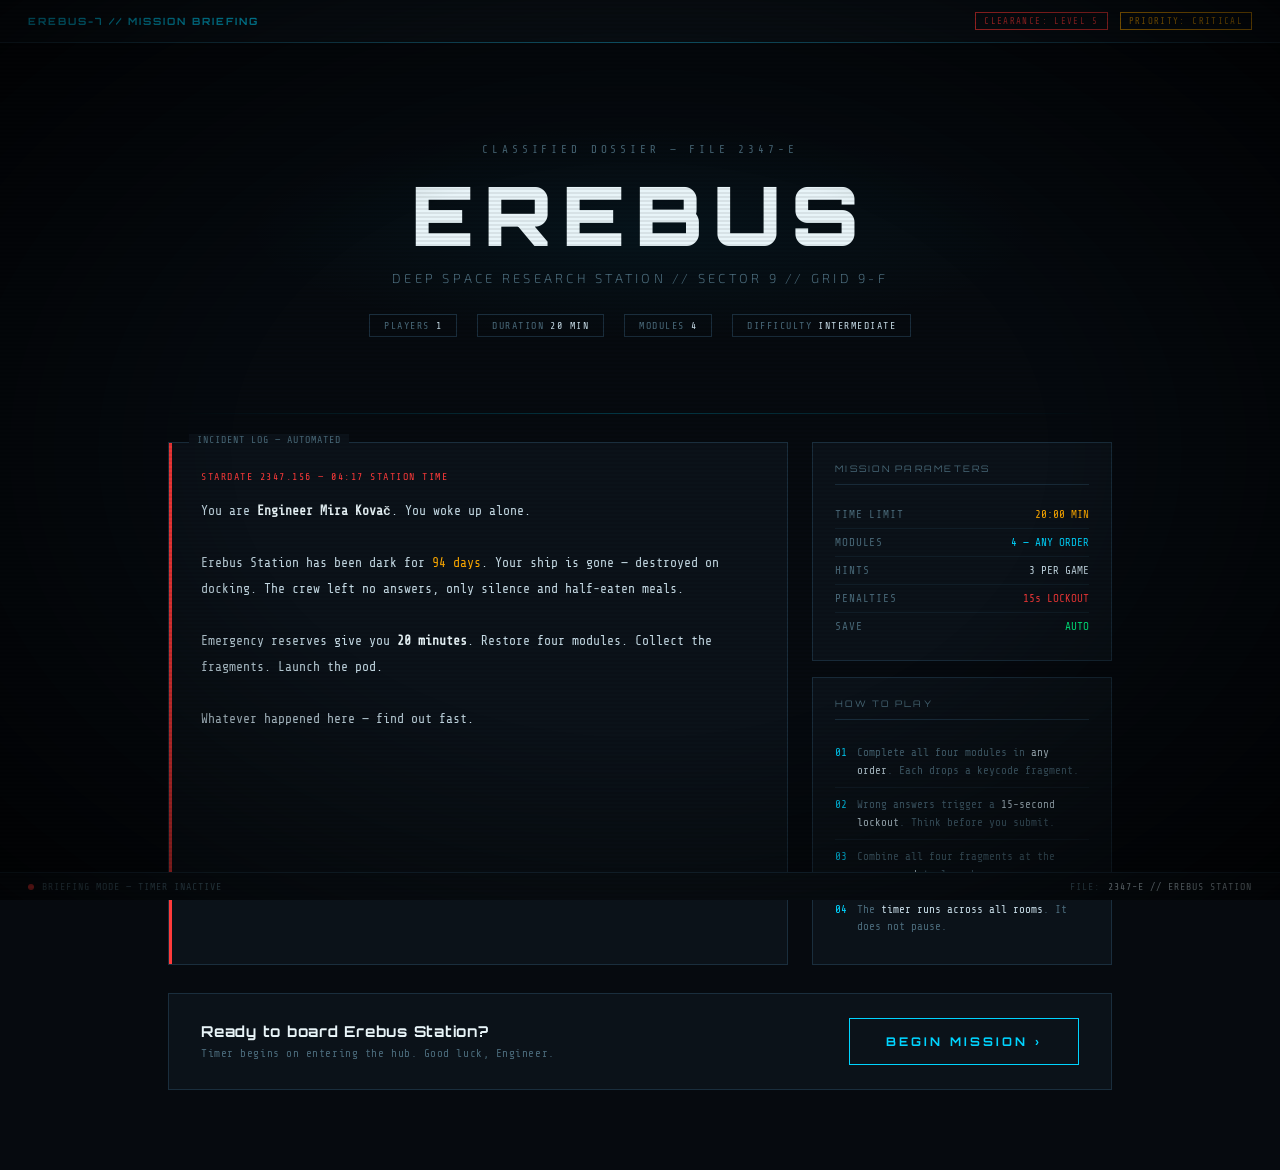
==== commit 8f7fb9ab: "Update index.html" ====
--- a/index.html
+++ b/index.html
@@ -7,436 +7,139 @@
   <link rel="stylesheet" href="styles.css">
   <style>
 
-    /* ── HERO ── */
     .hero {
-      position: relative;
-      padding: 64px 0 52px;
-      text-align: center;
-      overflow: hidden;
+      position: relative; padding: 64px 0 48px; text-align: center;
       animation: scanFlicker 8s infinite;
     }
     .hero::before {
-      content: '';
-      position: absolute;
-      inset: 0;
-      background:
-        radial-gradient(ellipse 60% 50% at 50% 50%, rgba(0,180,220,0.06) 0%, transparent 70%);
+      content: ''; position: absolute; inset: 0;
+      background: radial-gradient(ellipse 60% 50% at 50% 50%, rgba(0,180,220,0.06) 0%, transparent 70%);
       pointer-events: none;
     }
-
     .hero-eyebrow {
-      font-family: var(--font-mono);
-      font-size: 11px;
-      letter-spacing: 0.35em;
-      color: var(--muted);
-      margin-bottom: 18px;
-      opacity: 0;
-      animation: fadeIn 0.6s ease 0.2s forwards;
-    }
-
+      font-family: var(--font-mono); font-size: 11px; letter-spacing: 0.35em;
+      color: var(--muted); margin-bottom: 18px;
+      opacity: 0; animation: fadeIn 0.6s ease 0.2s forwards;
+    }
     .hero-title {
-      font-family: var(--font-hud);
-      font-weight: 900;
-      font-size: clamp(42px, 8vw, 82px);
-      letter-spacing: 0.12em;
-      color: #e8f4f8;
-      line-height: 1;
-      position: relative;
-      display: inline-block;
-      opacity: 0;
-      animation: fadeIn 0.7s ease 0.5s forwards;
+      font-family: var(--font-hud); font-weight: 900;
+      font-size: clamp(42px, 8vw, 82px); letter-spacing: 0.12em;
+      color: #e8f4f8; line-height: 1; position: relative; display: inline-block;
+      opacity: 0; animation: fadeIn 0.7s ease 0.5s forwards;
     }
     .hero-title .glitch-layer {
-      position: absolute;
-      inset: 0;
-      color: var(--accent);
-      opacity: 0;
+      position: absolute; inset: 0; color: var(--accent); opacity: 0;
       animation: glitch 6s ease-in-out 2s infinite;
     }
     .hero-title .glitch-layer-2 {
-      position: absolute;
-      inset: 0;
-      color: var(--danger);
-      opacity: 0;
+      position: absolute; inset: 0; color: var(--danger); opacity: 0;
       animation: glitch 6s ease-in-out 2.1s infinite;
     }
-
     .hero-subtitle {
-      font-family: var(--font-body);
-      font-size: 13px;
-      font-weight: 300;
-      letter-spacing: 0.25em;
-      color: var(--muted);
-      margin-top: 14px;
-      text-transform: uppercase;
-      opacity: 0;
-      animation: fadeIn 0.7s ease 0.8s forwards;
-    }
-
+      font-family: var(--font-body); font-size: 13px; font-weight: 300;
+      letter-spacing: 0.25em; color: var(--muted); margin-top: 14px;
+      text-transform: uppercase; opacity: 0; animation: fadeIn 0.7s ease 0.8s forwards;
+    }
     .hero-meta {
-      display: flex;
-      justify-content: center;
-      gap: 24px;
-      margin-top: 28px;
-      flex-wrap: wrap;
-      opacity: 0;
-      animation: fadeIn 0.7s ease 1s forwards;
+      display: flex; justify-content: center; gap: 20px; margin-top: 28px;
+      flex-wrap: wrap; opacity: 0; animation: fadeIn 0.7s ease 1s forwards;
     }
     .meta-pill {
-      font-family: var(--font-mono);
-      font-size: 10px;
-      letter-spacing: 0.15em;
-      padding: 5px 14px;
-      border: 1px solid var(--border);
-      color: var(--muted);
+      font-family: var(--font-mono); font-size: 10px; letter-spacing: 0.15em;
+      padding: 5px 14px; border: 1px solid var(--border); color: var(--muted);
     }
     .meta-pill span { color: var(--text); margin-left: 6px; }
 
-    /* ── GRID LAYOUT ── */
+    /* ── LAYOUT ── */
     .content-grid {
-      display: grid;
-      grid-template-columns: 1fr 340px;
-      gap: 24px;
-      margin-bottom: 28px;
-    }
-    @media (max-width: 720px) {
-      .content-grid { grid-template-columns: 1fr; }
-    }
-
-    /* ── LORE PANEL ── */
-    .lore-panel {
-      border: 1px solid var(--border);
-      background: var(--panel);
-      padding: 28px 32px;
-      position: relative;
-      opacity: 0;
-      animation: slideLeft 0.7s ease 1.1s forwards;
-    }
-    .lore-panel::after {
-      content: '';
-      position: absolute;
-      top: 0; left: 0;
-      width: 3px; height: 100%;
-      background: var(--danger);
-    }
-    .lore-date {
-      font-family: var(--font-mono);
-      font-size: 10px;
-      letter-spacing: 0.15em;
-      color: var(--danger);
-      margin-bottom: 16px;
-    }
-    .lore-text {
-      font-size: 14px;
-      font-weight: 300;
-      line-height: 1.85;
-      color: var(--text);
-    }
-    .lore-text p + p { margin-top: 14px; }
-    .lore-text strong {
-      color: #e8f4f8;
-      font-weight: 600;
-    }
-    .lore-text em {
-      color: var(--warn);
-      font-style: normal;
-    }
-
-    /* ── SIDE COLUMN ── */
-    .side-col {
-      display: flex;
-      flex-direction: column;
-      gap: 16px;
-    }
-
-    /* ── STATS CARD ── */
+      display: grid; grid-template-columns: 1fr 300px; gap: 24px; margin-bottom: 28px;
+    }
+    @media (max-width: 720px) { .content-grid { grid-template-columns: 1fr; } }
+
+    /* ── PREMISE ── */
+    .premise-panel {
+      border: 1px solid var(--border); background: var(--panel);
+      padding: 28px 32px; position: relative;
+      opacity: 0; animation: slideLeft 0.7s ease 1.1s forwards;
+    }
+    .premise-panel::after {
+      content: ''; position: absolute; top: 0; left: 0;
+      width: 3px; height: 100%; background: var(--danger);
+    }
+    .premise-date {
+      font-family: var(--font-mono); font-size: 10px; letter-spacing: 0.15em;
+      color: var(--danger); margin-bottom: 16px;
+    }
+    .premise-text {
+      font-family: var(--font-mono); font-size: 13px; line-height: 2; color: var(--text);
+    }
+    .premise-text strong { color: #e8f4f8; font-weight: 600; }
+    .premise-text em { color: var(--warn); font-style: normal; }
+
+    /* ── SIDE ── */
+    .side-col { display: flex; flex-direction: column; gap: 16px; }
+
     .stats-card {
-      border: 1px solid var(--border);
-      background: var(--panel);
-      padding: 20px 22px;
-      opacity: 0;
-      animation: slideRight 0.7s ease 1.2s forwards;
+      border: 1px solid var(--border); background: var(--panel); padding: 20px 22px;
+      opacity: 0; animation: slideRight 0.7s ease 1.2s forwards;
     }
     .stats-card-label {
-      font-family: var(--font-hud);
-      font-size: 9px;
-      letter-spacing: 0.25em;
-      color: var(--muted);
-      border-bottom: 1px solid var(--border);
-      padding-bottom: 10px;
-      margin-bottom: 16px;
+      font-family: var(--font-hud); font-size: 9px; letter-spacing: 0.25em; color: var(--muted);
+      border-bottom: 1px solid var(--border); padding-bottom: 10px; margin-bottom: 16px;
     }
     .stat-row {
-      display: flex;
-      justify-content: space-between;
-      align-items: center;
-      padding: 7px 0;
-      border-bottom: 1px solid rgba(26,46,61,0.5);
-      font-family: var(--font-mono);
-      font-size: 11px;
+      display: flex; justify-content: space-between; align-items: center;
+      padding: 7px 0; border-bottom: 1px solid rgba(26,46,61,0.5);
+      font-family: var(--font-mono); font-size: 11px;
     }
     .stat-row:last-child { border-bottom: none; }
-    .stat-row .stat-key { color: var(--muted); letter-spacing: 0.08em; }
-    .stat-row .stat-val { color: var(--text); }
-    .stat-row .stat-val.danger { color: var(--danger); }
-    .stat-row .stat-val.warn   { color: var(--warn); }
-    .stat-row .stat-val.accent { color: var(--accent); }
-    .stat-row .stat-val.green  { color: var(--green); }
-
-    /* ── DIFFICULTY CARD ── */
-    .diff-card {
-      border: 1px solid var(--border);
-      background: var(--panel);
-      padding: 20px 22px;
-      opacity: 0;
-      animation: slideRight 0.7s ease 1.35s forwards;
-    }
-    .diff-overall {
-      display: flex;
-      align-items: center;
-      gap: 14px;
-      margin-bottom: 18px;
-    }
-    .diff-score {
-      font-family: var(--font-hud);
-      font-size: 44px;
-      font-weight: 900;
-      color: var(--warn);
-      line-height: 1;
-    }
-    .diff-label-wrap { flex: 1; }
-    .diff-label {
-      font-family: var(--font-hud);
-      font-size: 13px;
-      font-weight: 700;
-      color: var(--warn);
-      letter-spacing: 0.1em;
-    }
-    .diff-sublabel {
-      font-family: var(--font-mono);
-      font-size: 10px;
-      color: var(--muted);
-      margin-top: 4px;
-      letter-spacing: 0.05em;
-    }
-    .diff-bar-wrap { margin-bottom: 10px; }
-    .diff-bar-label {
-      display: flex;
-      justify-content: space-between;
-      font-family: var(--font-mono);
-      font-size: 10px;
-      color: var(--muted);
-      margin-bottom: 5px;
-      letter-spacing: 0.05em;
-    }
-    .diff-bar-track {
-      height: 4px;
-      background: var(--border);
-      position: relative;
-    }
-    .diff-bar-fill {
-      position: absolute;
-      top: 0; left: 0; height: 100%;
-      background: var(--bar-color, var(--accent));
-      transition: width 1.2s cubic-bezier(0.16,1,0.3,1);
-      width: 0;
-    }
-
-    /* ── OBJECTIVES ── */
-    .objectives {
-      border: 1px solid var(--border);
-      background: var(--panel);
-      padding: 28px 32px;
-      margin-bottom: 24px;
-      opacity: 0;
-      animation: fadeIn 0.7s ease 1.4s forwards;
-    }
-    .obj-list { list-style: none; margin-top: 6px; }
-    .obj-item {
-      display: flex;
-      gap: 14px;
-      align-items: flex-start;
-      padding: 13px 0;
-      border-bottom: 1px solid rgba(26,46,61,0.6);
-    }
-    .obj-item:last-child { border-bottom: none; }
-    .obj-num {
-      font-family: var(--font-hud);
-      font-size: 10px;
-      color: var(--accent);
-      letter-spacing: 0.1em;
-      min-width: 28px;
-      padding-top: 2px;
-    }
-    .obj-body { flex: 1; }
-    .obj-title {
-      font-family: var(--font-body);
-      font-size: 14px;
-      font-weight: 600;
-      color: #e8f4f8;
-      margin-bottom: 4px;
-    }
-    .obj-desc {
-      font-family: var(--font-body);
-      font-size: 12px;
-      font-weight: 300;
-      color: var(--muted);
-      line-height: 1.6;
-    }
-    .obj-badge { flex-shrink: 0; padding-top: 2px; }
-
-    /* ── MODULE OVERVIEW TABLE ── */
-    .module-table {
-      border: 1px solid var(--border);
-      background: var(--panel);
-      margin-bottom: 24px;
-      opacity: 0;
-      animation: fadeIn 0.7s ease 1.6s forwards;
-    }
-    .module-table-header {
-      display: grid;
-      grid-template-columns: 1fr 1fr 100px 90px 90px;
-      padding: 10px 20px;
-      background: var(--panel-2);
-      border-bottom: 1px solid var(--border);
-      font-family: var(--font-hud);
-      font-size: 9px;
-      letter-spacing: 0.2em;
-      color: var(--muted);
-    }
-    .module-row {
-      display: grid;
-      grid-template-columns: 1fr 1fr 100px 90px 90px;
-      padding: 14px 20px;
-      border-bottom: 1px solid rgba(26,46,61,0.5);
-      align-items: center;
-      transition: background 0.2s;
-    }
-    .module-row:last-child { border-bottom: none; }
-    .module-row:hover { background: rgba(0,212,255,0.02); }
-    .mod-name {
-      font-family: var(--font-hud);
-      font-size: 12px;
-      font-weight: 700;
-      color: #e8f4f8;
-      letter-spacing: 0.05em;
-    }
-    .mod-type {
-      font-family: var(--font-mono);
-      font-size: 11px;
-      color: var(--muted);
-    }
-    .mod-pips { display: flex; gap: 4px; }
-    .mod-time {
-      font-family: var(--font-mono);
-      font-size: 11px;
-      color: var(--text);
-    }
-    .mod-id {
-      font-family: var(--font-mono);
-      font-size: 10px;
-      color: var(--muted);
-      letter-spacing: 0.1em;
-    }
-
-    /* ── RULES ── */
-    .rules-grid {
-      display: grid;
-      grid-template-columns: 1fr 1fr;
-      gap: 14px;
-      margin-bottom: 32px;
-      opacity: 0;
-      animation: fadeIn 0.7s ease 1.8s forwards;
-    }
-    @media (max-width: 600px) { .rules-grid { grid-template-columns: 1fr; } }
-
-    .rule-card {
-      border: 1px solid var(--border);
-      background: var(--panel);
-      padding: 18px 20px;
-      display: flex;
-      gap: 14px;
-      align-items: flex-start;
-    }
-    .rule-icon {
-      font-family: var(--font-hud);
-      font-size: 18px;
-      color: var(--card-color, var(--accent));
-      line-height: 1;
-      min-width: 24px;
-    }
-    .rule-title {
-      font-family: var(--font-body);
-      font-size: 13px;
-      font-weight: 600;
-      color: #e8f4f8;
-      margin-bottom: 5px;
-    }
-    .rule-desc {
-      font-family: var(--font-body);
-      font-size: 12px;
-      font-weight: 300;
-      color: var(--muted);
-      line-height: 1.6;
-    }
+    .stat-key { color: var(--muted); letter-spacing: 0.08em; }
+    .stat-val { color: var(--text); }
+    .stat-val.danger { color: var(--danger); }
+    .stat-val.warn   { color: var(--warn); }
+    .stat-val.accent { color: var(--accent); }
+    .stat-val.green  { color: var(--green); }
+
+    .rules-card {
+      border: 1px solid var(--border); background: var(--panel); padding: 20px 22px;
+      opacity: 0; animation: slideRight 0.7s ease 1.35s forwards;
+    }
+    .rule-item {
+      display: flex; gap: 10px; align-items: baseline;
+      padding: 8px 0; border-bottom: 1px solid rgba(26,46,61,0.4);
+      font-family: var(--font-mono); font-size: 11px; line-height: 1.6;
+    }
+    .rule-item:last-child { border-bottom: none; }
+    .rule-num { color: var(--accent); flex-shrink: 0; }
+    .rule-text { color: var(--muted); }
+    .rule-text strong { color: var(--text); font-weight: normal; }
 
     /* ── CTA ── */
     .cta-row {
-      display: flex;
-      align-items: center;
-      justify-content: space-between;
-      gap: 20px;
-      border: 1px solid var(--border);
-      background: var(--panel);
-      padding: 24px 32px;
-      opacity: 0;
-      animation: fadeIn 0.8s ease 2s forwards;
-    }
-    .cta-text { flex: 1; }
+      display: flex; align-items: center; justify-content: space-between; gap: 20px;
+      border: 1px solid var(--border); background: var(--panel); padding: 24px 32px;
+      opacity: 0; animation: fadeIn 0.8s ease 1.5s forwards;
+    }
     .cta-title {
-      font-family: var(--font-hud);
-      font-size: 15px;
-      font-weight: 700;
-      color: #e8f4f8;
-      margin-bottom: 6px;
-      letter-spacing: 0.05em;
-    }
-    .cta-sub {
-      font-family: var(--font-mono);
-      font-size: 11px;
-      color: var(--muted);
-      letter-spacing: 0.05em;
-    }
+      font-family: var(--font-hud); font-size: 15px; font-weight: 700;
+      color: #e8f4f8; margin-bottom: 6px; letter-spacing: 0.05em;
+    }
+    .cta-sub { font-family: var(--font-mono); font-size: 11px; color: var(--muted); letter-spacing: 0.05em; }
 
     .begin-btn {
-      display: inline-block;
-      font-family: var(--font-hud);
-      font-size: 12px;
-      font-weight: 700;
-      letter-spacing: 0.25em;
-      padding: 15px 36px;
-      border: 1px solid var(--accent);
-      color: var(--accent);
-      background: transparent;
-      cursor: pointer;
-      text-decoration: none;
-      transition: all 0.25s;
-      white-space: nowrap;
-      position: relative;
-      overflow: hidden;
+      display: inline-block; font-family: var(--font-hud); font-size: 12px; font-weight: 700;
+      letter-spacing: 0.25em; padding: 15px 36px; border: 1px solid var(--accent);
+      color: var(--accent); background: transparent; cursor: pointer; text-decoration: none;
+      transition: all 0.25s; white-space: nowrap; position: relative; overflow: hidden;
     }
     .begin-btn::before {
-      content: '';
-      position: absolute;
-      inset: 0;
-      background: var(--accent);
-      transform: translateX(-101%);
-      transition: transform 0.3s ease;
-      z-index: 0;
+      content: ''; position: absolute; inset: 0; background: var(--accent);
+      transform: translateX(-101%); transition: transform 0.3s ease; z-index: 0;
     }
     .begin-btn span { position: relative; z-index: 1; }
     .begin-btn:hover::before { transform: translateX(0); }
     .begin-btn:hover { color: var(--bg); }
+
   </style>
 </head>
 <body>
@@ -444,10 +147,9 @@
 <div class="scanlines"></div>
 <div class="vignette"></div>
 
-<!-- TOP BAR -->
 <header class="topbar">
-  <div class="station-id">EREBUS-7 // MISSION BRIEFING // EYES ONLY</div>
-  <div style="display:flex;gap:16px;align-items:center">
+  <div class="station-id">EREBUS-7 // MISSION BRIEFING</div>
+  <div style="display:flex;gap:12px">
     <div class="badge badge--danger">CLEARANCE: LEVEL 5</div>
     <div class="badge badge--warn">PRIORITY: CRITICAL</div>
   </div>
@@ -457,7 +159,7 @@
 
   <!-- HERO -->
   <div class="hero">
-    <div class="hero-eyebrow">CLASSIFIED MISSION DOSSIER — FILE 2347-E</div>
+    <div class="hero-eyebrow">CLASSIFIED DOSSIER — FILE 2347-E</div>
     <div>
       <h1 class="hero-title">
         EREBUS
@@ -471,315 +173,102 @@
       <div class="meta-pill">DURATION<span>20 MIN</span></div>
       <div class="meta-pill">MODULES<span>4</span></div>
       <div class="meta-pill">DIFFICULTY<span class="warn">INTERMEDIATE</span></div>
-      <div class="meta-pill">GENRE<span>SCI-FI / SURVIVAL</span></div>
     </div>
   </div>
 
   <hr class="divider--glow">
 
-  <!-- MAIN CONTENT GRID -->
   <div class="content-grid">
 
-    <!-- LORE -->
-    <div class="lore-panel">
-      <div class="panel-label">INCIDENT REPORT — AUTOMATED DISTRESS LOG</div>
-      <div class="lore-date">STARDATE 2347.062 — 94 DAYS AGO</div>
-      <div class="lore-text">
-        <p>
-          You are <strong>Engineer Mira Kovač</strong>, a systems specialist aboard the deep-space research vessel <em>Callisto IV</em>. En route to retrieve a missing science crew, your ship sustained critical damage from an uncharted debris field and was forced to dock with the nearest structure: <strong>Erebus Station</strong>, a Helix Corp research outpost last reported operational 94 days ago.
-        </p>
-        <p>
-          Upon boarding, you find the station abandoned. No crew. No transmissions. The few logs that remain are corrupted or classified. Whatever happened here happened fast — half-eaten meals still sit in the mess hall; a chess game mid-move.
-        </p>
-        <p>
-          Your ship is gone. A catastrophic fuel leak ignited during docking and <em>Callisto IV</em> was destroyed</em>. You are alone. Your only chance of rescue is to broadcast a distress signal from Erebus Station's communications array — but to do that, you'll need to restore power, oxygen, and the station's core systems first.
-        </p>
-        <p>
-          Emergency reserves give you <strong>20 minutes of power</strong>. After that, life support fails permanently. Four critical modules must be restored in any order; each releases a security fragment required to unlock the escape pod. Move fast. Move smart.
-        </p>
+    <!-- PREMISE -->
+    <div class="premise-panel">
+      <div class="panel-label">INCIDENT LOG — AUTOMATED</div>
+      <div class="premise-date">STARDATE 2347.156 — 04:17 STATION TIME</div>
+      <div class="premise-text">
+        You are <strong>Engineer Mira Kovač</strong>. You woke up alone.<br><br>
+        Erebus Station has been dark for <em>94 days</em>. Your ship is gone — destroyed on docking. The crew left no answers, only silence and half-eaten meals.<br><br>
+        Emergency reserves give you <strong>20 minutes</strong>. Restore four modules. Collect the fragments. Launch the pod.<br><br>
+        Whatever happened here — find out fast.
       </div>
     </div>
 
-    <!-- SIDE COLUMN -->
+    <!-- SIDE -->
     <div class="side-col">
 
-      <!-- QUICK STATS -->
       <div class="stats-card">
         <div class="stats-card-label">MISSION PARAMETERS</div>
         <div class="stat-row"><span class="stat-key">TIME LIMIT</span><span class="stat-val warn">20:00 MIN</span></div>
-        <div class="stat-row"><span class="stat-key">LIVES / RETRIES</span><span class="stat-val">UNLIMITED</span></div>
-        <div class="stat-row"><span class="stat-key">MODULES</span><span class="stat-val accent">4 (ANY ORDER)</span></div>
+        <div class="stat-row"><span class="stat-key">MODULES</span><span class="stat-val accent">4 — ANY ORDER</span></div>
         <div class="stat-row"><span class="stat-key">HINTS</span><span class="stat-val">3 PER GAME</span></div>
-        <div class="stat-row"><span class="stat-key">SAVE PROGRESS</span><span class="stat-val green">AUTO (LOCAL)</span></div>
-        <div class="stat-row"><span class="stat-key">CREW STATUS</span><span class="stat-val danger">0 ACTIVE</span></div>
-        <div class="stat-row"><span class="stat-key">HULL INTEGRITY</span><span class="stat-val warn">71%</span></div>
+        <div class="stat-row"><span class="stat-key">PENALTIES</span><span class="stat-val danger">15s LOCKOUT</span></div>
+        <div class="stat-row"><span class="stat-key">SAVE</span><span class="stat-val green">AUTO</span></div>
       </div>
 
-      <!-- DIFFICULTY -->
-      <div class="diff-card">
-        <div class="stats-card-label">DIFFICULTY ASSESSMENT</div>
-        <div class="diff-overall">
-          <div class="diff-score">6</div>
-          <div class="diff-label-wrap">
-            <div class="diff-label">INTERMEDIATE</div>
-            <div class="diff-sublabel">Out of 10 — recommended for<br>first-time players</div>
-          </div>
-        </div>
-
-        <div class="diff-bar-wrap">
-          <div class="diff-bar-label"><span>Logic</span><span>7/10</span></div>
-          <div class="diff-bar-track"><div class="diff-bar-fill" style="--bar-color:var(--accent)" data-width="70%"></div></div>
-        </div>
-        <div class="diff-bar-wrap">
-          <div class="diff-bar-label"><span>Observation</span><span>5/10</span></div>
-          <div class="diff-bar-track"><div class="diff-bar-fill" style="--bar-color:var(--purple)" data-width="50%"></div></div>
-        </div>
-        <div class="diff-bar-wrap">
-          <div class="diff-bar-label"><span>Time pressure</span><span>8/10</span></div>
-          <div class="diff-bar-track"><div class="diff-bar-fill" style="--bar-color:var(--danger)" data-width="80%"></div></div>
-        </div>
-        <div class="diff-bar-wrap">
-          <div class="diff-bar-label"><span>Dexterity</span><span>3/10</span></div>
-          <div class="diff-bar-track"><div class="diff-bar-fill" style="--bar-color:var(--green)" data-width="30%"></div></div>
-        </div>
+      <div class="rules-card">
+        <div class="stats-card-label">HOW TO PLAY</div>
+        <div class="rule-item"><span class="rule-num">01</span><span class="rule-text">Complete all four modules in <strong>any order</strong>. Each drops a keycode fragment.</span></div>
+        <div class="rule-item"><span class="rule-num">02</span><span class="rule-text">Wrong answers trigger a <strong>15-second lockout</strong>. Think before you submit.</span></div>
+        <div class="rule-item"><span class="rule-num">03</span><span class="rule-text">Combine all four fragments at the <strong>escape pod</strong> to launch.</span></div>
+        <div class="rule-item"><span class="rule-num">04</span><span class="rule-text">The <strong>timer runs across all rooms</strong>. It does not pause.</span></div>
       </div>
 
-    </div>
-  </div>
-
-  <!-- OBJECTIVES -->
-  <div class="section-label">PRIMARY OBJECTIVES</div>
-  <div class="objectives">
-    <ul class="obj-list">
-      <li class="obj-item">
-        <div class="obj-num">01</div>
-        <div class="obj-body">
-          <div class="obj-title">Restore all four station modules</div>
-          <div class="obj-desc">O2 Control, Reactor Bay, Communications Array, and Med Bay must each be repaired. Modules can be completed in any order — each releases one encrypted keycode fragment.</div>
-        </div>
-        <div class="obj-badge"><span class="badge badge--accent">PRIMARY</span></div>
-      </li>
-      <li class="obj-item">
-        <div class="obj-num">02</div>
-        <div class="obj-body">
-          <div class="obj-title">Collect all four keycode fragments</div>
-          <div class="obj-desc">Each repaired module drops one fragment (A–D). All four are required to unlock the escape pod's launch sequence. Fragments are saved automatically — you won't lose them if you navigate away.</div>
-        </div>
-        <div class="obj-badge"><span class="badge badge--accent">PRIMARY</span></div>
-      </li>
-      <li class="obj-item">
-        <div class="obj-num">03</div>
-        <div class="obj-body">
-          <div class="obj-title">Launch the escape pod before time runs out</div>
-          <div class="obj-desc">You have exactly 20 minutes of emergency power. The timer runs continuously across all rooms. If it reaches 00:00, life support fails and the mission is over.</div>
-        </div>
-        <div class="obj-badge"><span class="badge badge--danger">CRITICAL</span></div>
-      </li>
-      <li class="obj-item">
-        <div class="obj-num">04</div>
-        <div class="obj-body">
-          <div class="obj-title">Find out what happened to the crew</div>
-          <div class="obj-desc">Environmental storytelling is woven into each module. Lore fragments, log entries, and anomalies hint at the fate of Erebus Station's original crew — if you have time to look.</div>
-        </div>
-        <div class="obj-badge"><span class="badge badge--muted">OPTIONAL</span></div>
-      </li>
-    </ul>
-  </div>
-
-  <!-- MODULE TABLE -->
-  <div class="section-label">MODULE BREAKDOWN</div>
-  <div class="module-table">
-    <div class="module-table-header">
-      <span>Module</span>
-      <span>Puzzle type</span>
-      <span>Difficulty</span>
-      <span>Est. time</span>
-      <span>Fragment</span>
-    </div>
-
-    <div class="module-row">
-      <div>
-        <div class="mod-name" style="color:var(--accent)">O2 Control</div>
-        <div class="mod-type">Valve sequence</div>
-      </div>
-      <div class="mod-type">Pattern / deduction<br><span style="font-size:10px;color:var(--dim)">Toggle switches, prime logic</span></div>
-      <div class="mod-pips">
-        <div class="pip lit" style="--card-color:var(--accent)"></div>
-        <div class="pip lit" style="--card-color:var(--accent)"></div>
-        <div class="pip"></div>
-      </div>
-      <div class="mod-time">3 – 5 min</div>
-      <div class="mod-id">FRAG-A</div>
-    </div>
-
-    <div class="module-row">
-      <div>
-        <div class="mod-name" style="color:var(--orange)">Reactor Bay</div>
-        <div class="mod-type">Pipe routing</div>
-      </div>
-      <div class="mod-type">Spatial / logic<br><span style="font-size:10px;color:var(--dim)">Rotate tiles to complete circuit</span></div>
-      <div class="mod-pips">
-        <div class="pip lit" style="--card-color:var(--orange)"></div>
-        <div class="pip lit" style="--card-color:var(--orange)"></div>
-        <div class="pip lit" style="--card-color:var(--orange)"></div>
-      </div>
-      <div class="mod-time">5 – 8 min</div>
-      <div class="mod-id">FRAG-B</div>
-    </div>
-
-    <div class="module-row">
-      <div>
-        <div class="mod-name" style="color:var(--purple)">Comms Array</div>
-        <div class="mod-type">Signal decode</div>
-      </div>
-      <div class="mod-type">Cipher / translation<br><span style="font-size:10px;color:var(--dim)">Morse code, reference clue</span></div>
-      <div class="mod-pips">
-        <div class="pip lit" style="--card-color:var(--purple)"></div>
-        <div class="pip"></div>
-        <div class="pip"></div>
-      </div>
-      <div class="mod-time">2 – 4 min</div>
-      <div class="mod-id">FRAG-C</div>
-    </div>
-
-    <div class="module-row">
-      <div>
-        <div class="mod-name" style="color:var(--green)">Med Bay</div>
-        <div class="mod-type">DNA cipher</div>
-      </div>
-      <div class="mod-type">Symbol mapping<br><span style="font-size:10px;color:var(--dim)">Decode base-pair sequence</span></div>
-      <div class="mod-pips">
-        <div class="pip lit" style="--card-color:var(--green)"></div>
-        <div class="pip lit" style="--card-color:var(--green)"></div>
-        <div class="pip"></div>
-      </div>
-      <div class="mod-time">3 – 5 min</div>
-      <div class="mod-id">FRAG-D</div>
-    </div>
-
-  </div>
-
-  <!-- RULES -->
-  <div class="section-label">RULES &amp; MECHANICS</div>
-  <div class="rules-grid">
-    <div class="rule-card" style="--card-color:var(--warn)">
-      <div class="rule-icon">⏱</div>
-      <div>
-        <div class="rule-title">One shared timer</div>
-        <div class="rule-desc">The 20-minute countdown runs across all pages simultaneously. Navigating between rooms does not pause or reset it.</div>
-      </div>
-    </div>
-    <div class="rule-card" style="--card-color:var(--accent)">
-      <div class="rule-icon">↗</div>
-      <div>
-        <div class="rule-title">Non-linear order</div>
-        <div class="rule-desc">All four modules are accessible from the start. Tackle them in any order you choose — no module is gated by another.</div>
-      </div>
-    </div>
-    <div class="rule-card" style="--card-color:var(--green)">
-      <div class="rule-icon">💾</div>
-      <div>
-        <div class="rule-title">Auto-save</div>
-        <div class="rule-desc">Completed modules and collected fragments are saved locally. Refreshing a puzzle room will not erase your progress.</div>
-      </div>
-    </div>
-    <div class="rule-card" style="--card-color:var(--purple)">
-      <div class="rule-icon">?</div>
-      <div>
-        <div class="rule-title">Three hints</div>
-        <div class="rule-desc">Each playthrough gives you 3 global hints. Use them wisely — hints reveal the logic behind the puzzle, not the answer directly.</div>
-      </div>
-    </div>
-    <div class="rule-card" style="--card-color:var(--danger)">
-      <div class="rule-icon">✕</div>
-      <div>
-        <div class="rule-title">Wrong answers have consequences</div>
-        <div class="rule-desc">Incorrect inputs in some modules trigger a 15-second lockout penalty. Plan before you guess.</div>
-      </div>
-    </div>
-    <div class="rule-card" style="--card-color:var(--muted)">
-      <div class="rule-icon">↺</div>
-      <div>
-        <div class="rule-title">Restart anytime</div>
-        <div class="rule-desc">A full reset clears all progress and restores the timer. Accessible from the hub at any time during the game.</div>
-      </div>
     </div>
   </div>
 
   <!-- CTA -->
   <div class="cta-row">
-    <div class="cta-text">
+    <div>
       <div class="cta-title">Ready to board Erebus Station?</div>
-      <div class="cta-sub">Timer begins immediately on entering the hub. Good luck, Engineer.</div>
-    </div>
-    <a href="index.html" class="begin-btn" id="begin-btn" onclick="handleBegin()">
+      <div class="cta-sub" id="cta-sub">Timer begins on entering the hub. Good luck, Engineer.</div>
+    </div>
+    <a href="hub.html" class="begin-btn" id="begin-btn" onclick="handleBegin()">
       <span>BEGIN MISSION ›</span>
     </a>
   </div>
 
 </main>
 
-<!-- BOTTOM HUD -->
 <div class="hud-bar">
   <div class="hud-item"><div class="hud-dot"></div>BRIEFING MODE — TIMER INACTIVE</div>
   <div class="hud-item">FILE: <span>2347-E // EREBUS STATION</span></div>
-  <div class="hud-item">CLASSIFICATION: <span>RESTRICTED</span></div>
 </div>
 
 <script>
-  /* Animate difficulty bars after paint */
-  window.addEventListener('load', () => {
-    setTimeout(() => {
-      document.querySelectorAll('.diff-bar-fill').forEach(el => {
-        el.style.width = el.dataset.width;
-      });
-    }, 400);
-  });
-
-  /* Reset timer if starting fresh */
-  function handleBegin() {
-    const existing = localStorage.getItem('erebus-time');
-    if (!existing) {
-      localStorage.setItem('erebus-time', 20 * 60);
-    }
-  }
-
-  /* Show "resume" if a game is already in progress */
   window.addEventListener('DOMContentLoaded', () => {
     const state = JSON.parse(localStorage.getItem('erebus') || '{}');
-    const time = parseInt(localStorage.getItem('erebus-time') || '1200', 10);
+    const time  = parseInt(localStorage.getItem('erebus-time') || '1200', 10);
     const count = ['A','B','C','D'].filter(id => !!state[id]).length;
-    const btn = document.getElementById('begin-btn');
+    const btn   = document.getElementById('begin-btn');
+    const sub   = document.getElementById('cta-sub');
 
     if (count > 0 || time < 1200) {
       btn.querySelector('span').textContent = `RESUME MISSION (${count}/4) ›`;
       btn.style.borderColor = 'var(--warn)';
-      btn.style.color = 'var(--warn)';
-      btn.style.setProperty('--hover-bg', 'rgba(255,170,0,0.08)');
-
-      const sub = document.querySelector('.cta-sub');
-      const mins = Math.floor(time / 60).toString().padStart(2,'0');
-      const secs = (time % 60).toString().padStart(2,'0');
+      btn.style.color       = 'var(--warn)';
+      const mins = Math.floor(time/60).toString().padStart(2,'0');
+      const secs = (time%60).toString().padStart(2,'0');
       sub.textContent = `${count} of 4 modules complete — ${mins}:${secs} remaining.`;
 
-      /* also add a reset option */
       const reset = document.createElement('button');
       reset.textContent = 'RESET';
-      reset.style.cssText = `
-        font-family:var(--font-hud);font-size:10px;letter-spacing:0.2em;
-        padding:15px 18px;border:1px solid var(--muted);color:var(--muted);
-        background:transparent;cursor:pointer;margin-left:10px;
-      `;
+      reset.style.cssText = `font-family:var(--font-hud);font-size:10px;letter-spacing:0.2em;padding:15px 18px;border:1px solid var(--muted);color:var(--muted);background:transparent;cursor:pointer;margin-left:10px;`;
       reset.onclick = () => {
         if (confirm('Reset all progress and restart the timer?')) {
           localStorage.removeItem('erebus');
           localStorage.removeItem('erebus-time');
+          localStorage.removeItem('erebus-journal');
           location.reload();
         }
       };
       btn.parentNode.appendChild(reset);
     }
   });
+
+  function handleBegin() {
+    if (!localStorage.getItem('erebus-time')) {
+      localStorage.setItem('erebus-time', 1200);
+    }
+  }
 </script>
 
 </body>
